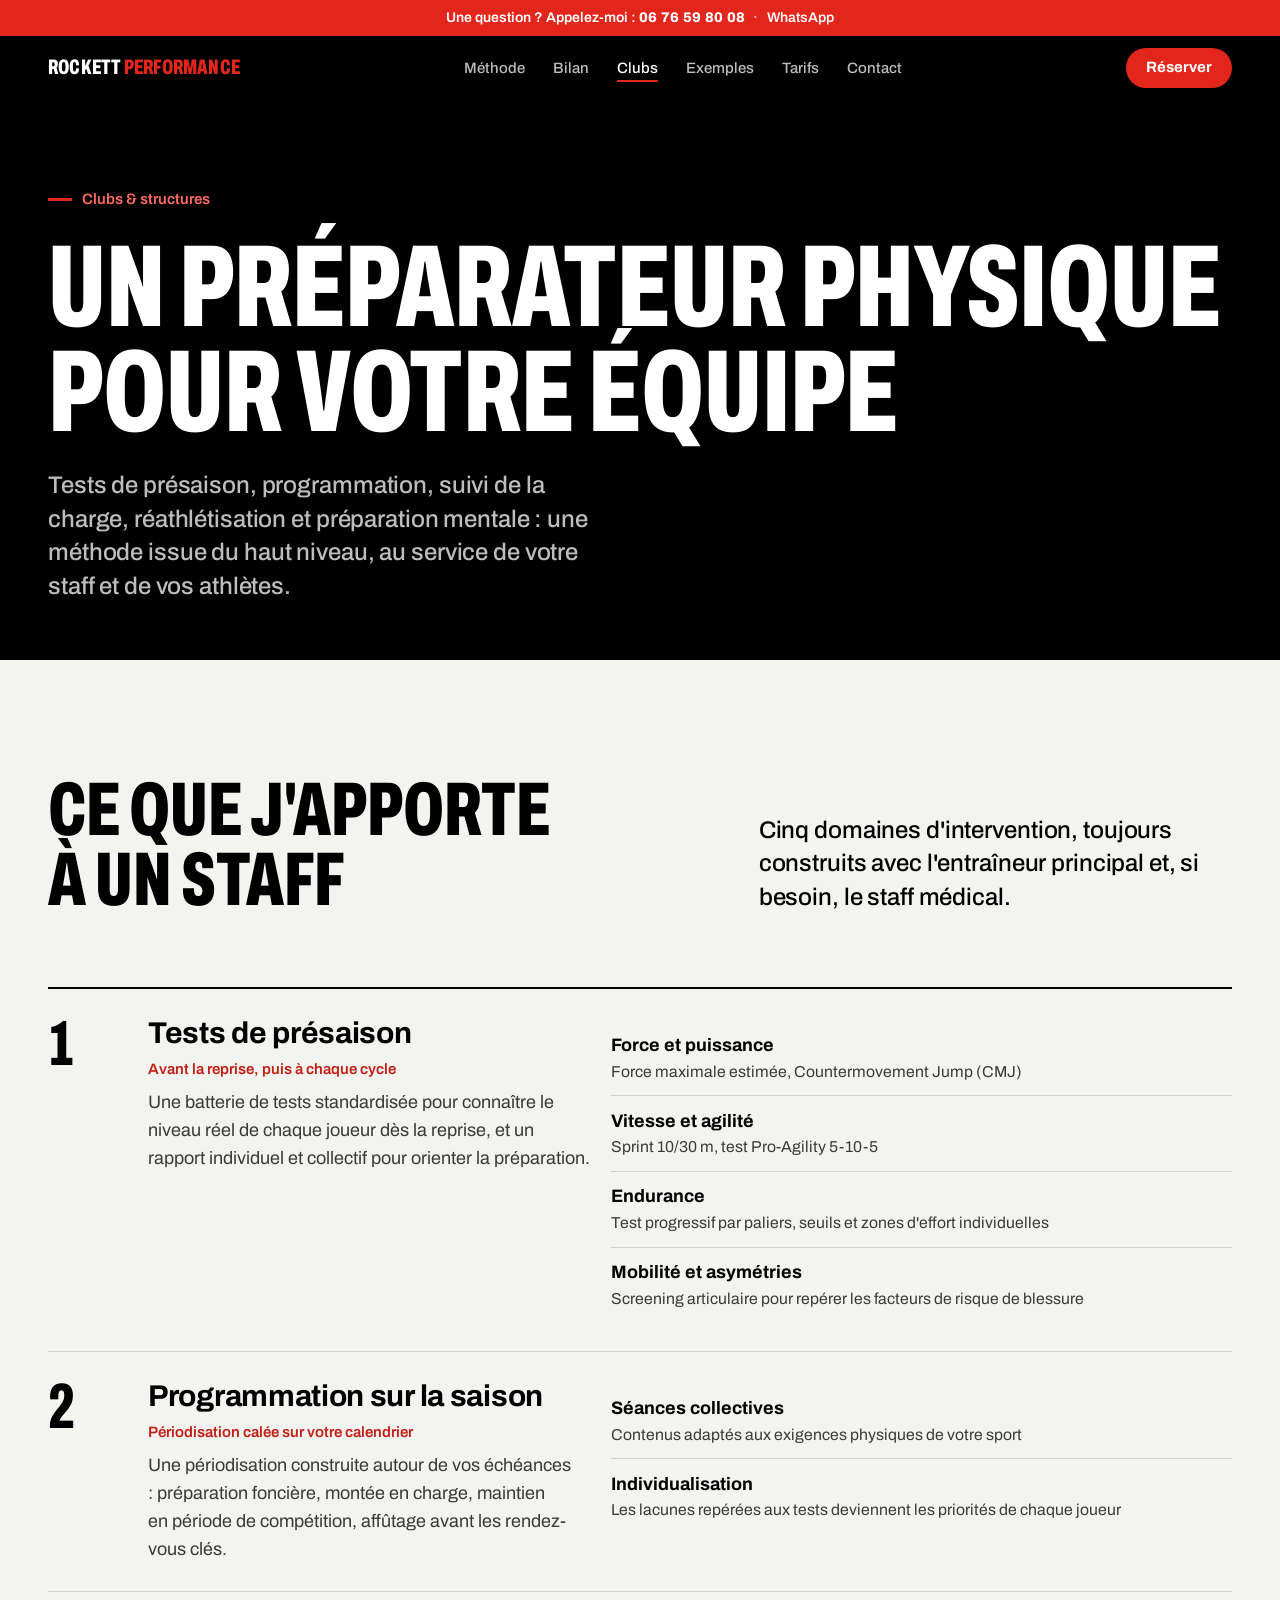
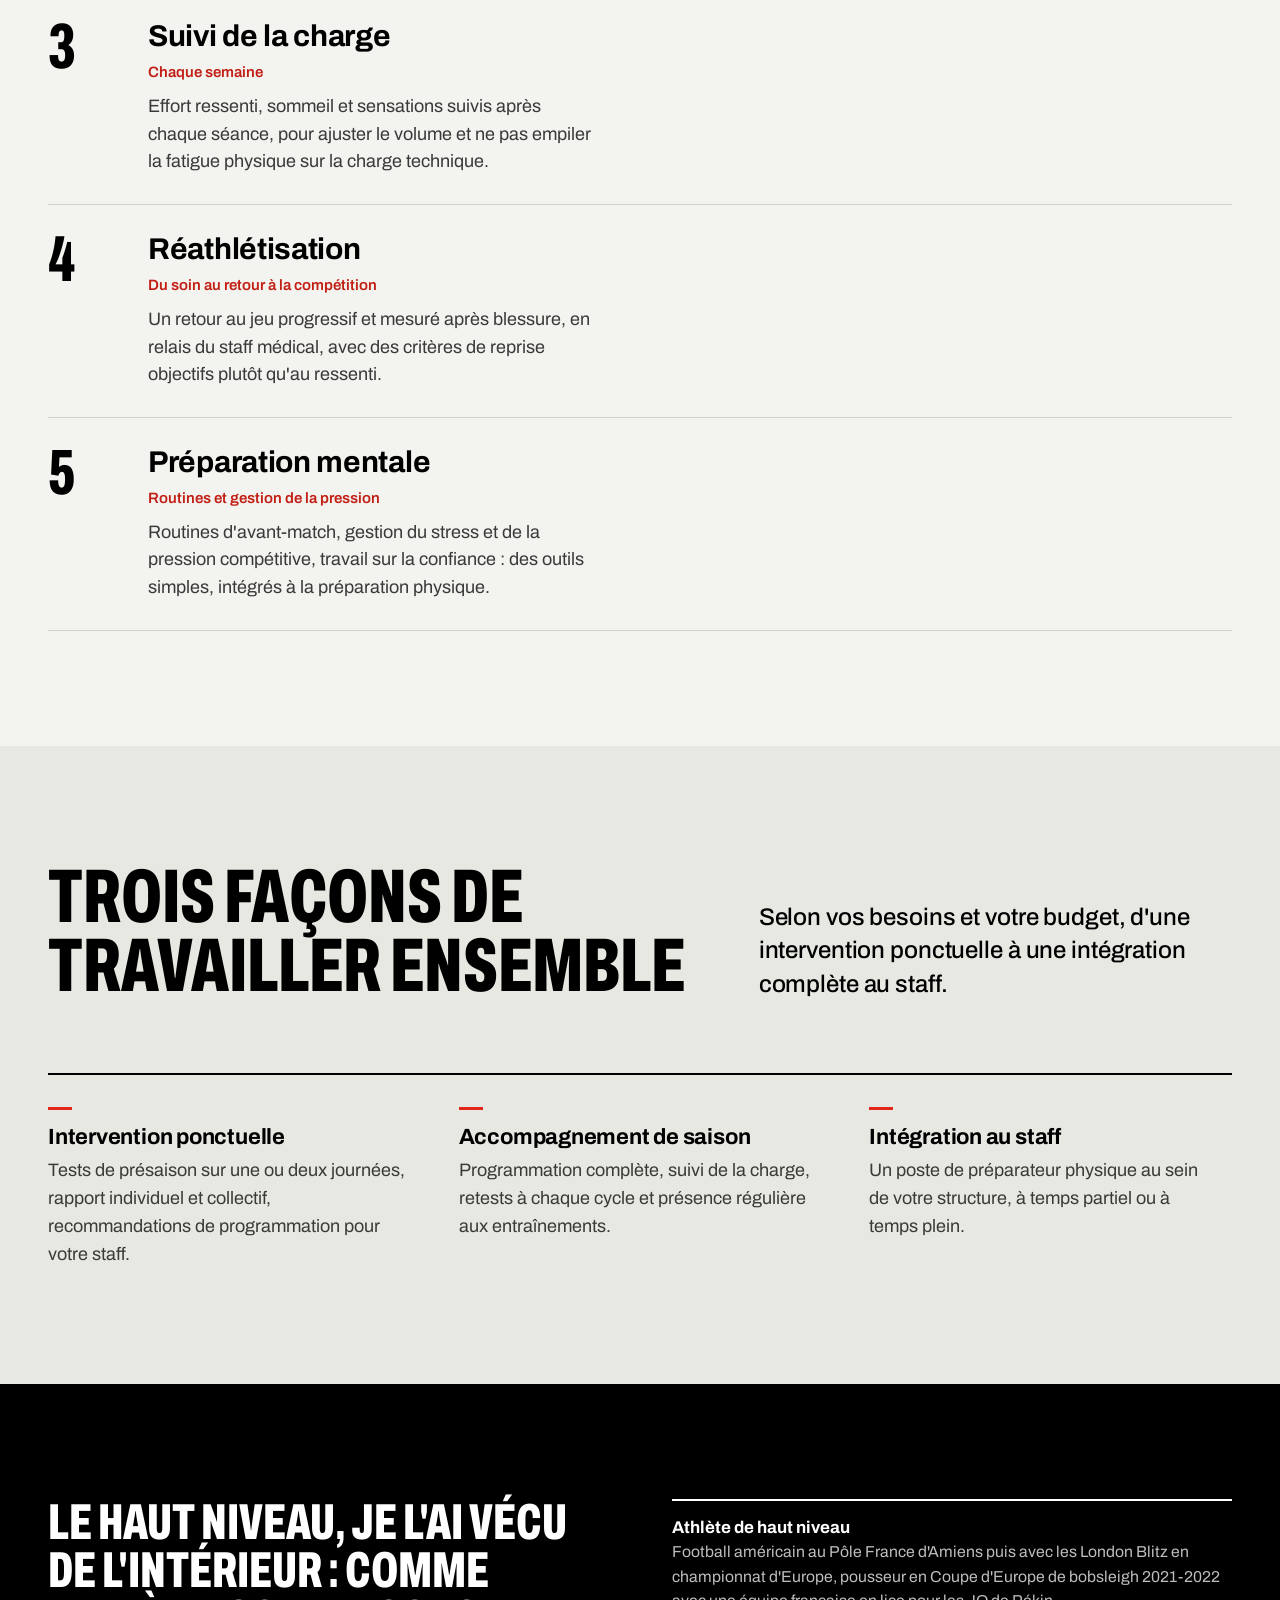
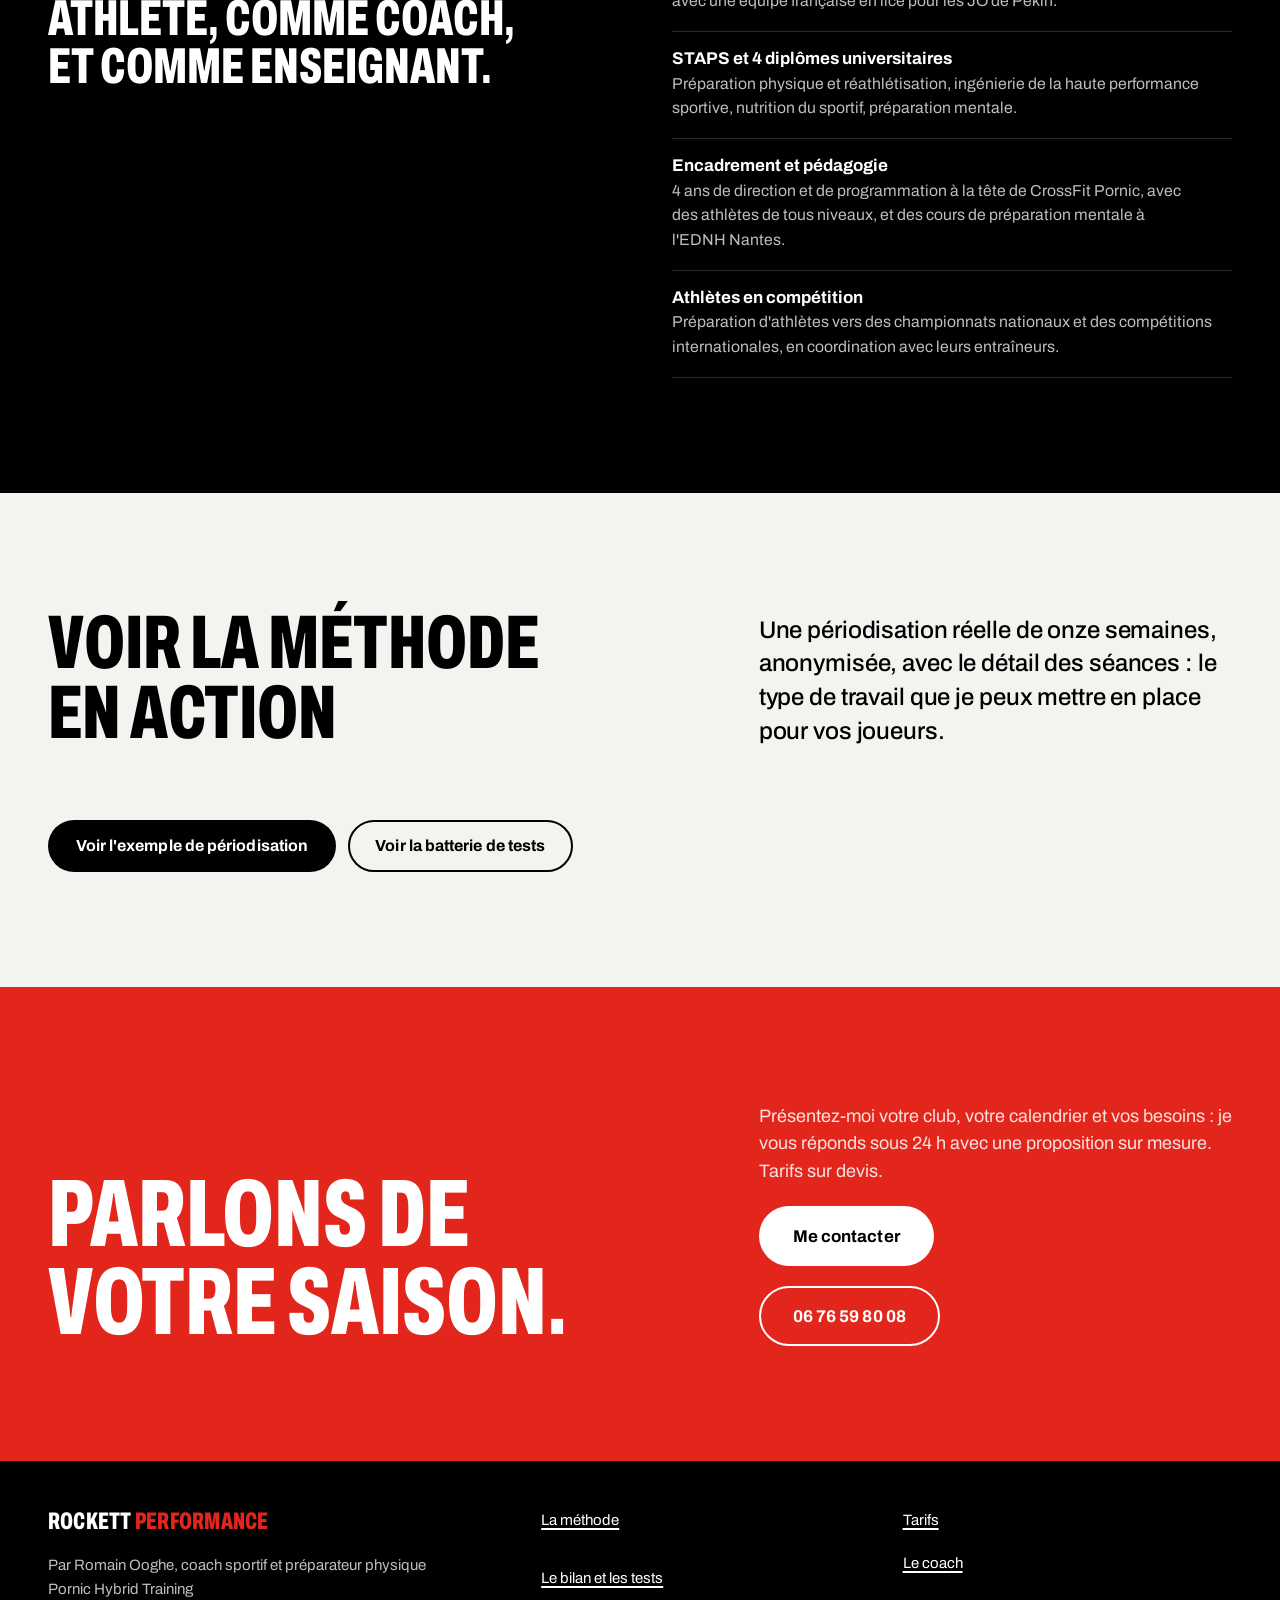
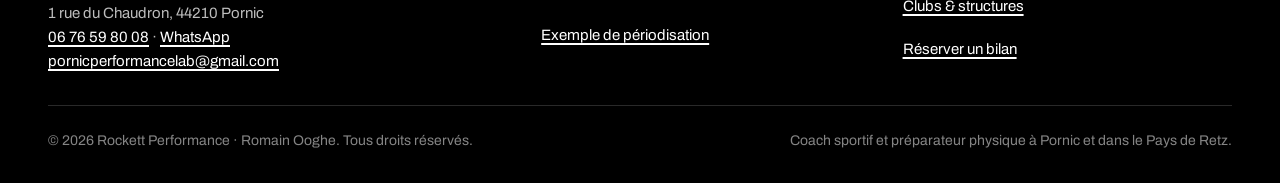
==== clubs.html @ 1a403b38 "Add files via upload" ====
<!DOCTYPE html>
<html lang="fr">
<head>
  <meta charset="UTF-8" />
  <meta name="viewport" content="width=device-width, initial-scale=1.0" />
  <title>Préparateur physique pour clubs et équipes · Rockett Performance</title>
  <meta name="description" content="Tests de présaison, programmation, suivi de la charge, réathlétisation et préparation mentale : un préparateur physique issu du haut niveau pour votre club ou votre structure." />
  <link rel="canonical" href="https://pornicperformancelab.com/clubs" />
  <meta property="og:url" content="https://pornicperformancelab.com/clubs" />
  <meta property="og:type" content="website" />
  <meta property="og:locale" content="fr_FR" />
  <meta property="og:site_name" content="Rockett Performance" />
  <meta property="og:title" content="Préparateur physique pour clubs et équipes · Rockett Performance" />
  <meta property="og:description" content="Tests de présaison, programmation, suivi de la charge, réathlétisation et préparation mentale : un préparateur physique issu du haut niveau pour votre club ou votre structure." />
  <meta property="og:image" content="https://pornicperformancelab.com/images/romain-mobilite.jpg" />
  <meta name="theme-color" content="#000000" />
  <link rel="icon" href="images/favicon.svg" type="image/svg+xml" />
  <link rel="preconnect" href="https://fonts.googleapis.com" />
  <link rel="preconnect" href="https://fonts.gstatic.com" crossorigin />
  <link href="https://fonts.googleapis.com/css2?family=Archivo:wdth,wght@62..100,400..800&display=swap" rel="stylesheet" />
  <link rel="stylesheet" href="assets/style.css" />
  <script src="assets/site.js" defer></script>
</head>
<body>

  <a href="#contenu" class="skip">Aller au contenu</a>

  <div class="topbar">
    <span class="topbar__q">Une question ? </span>Appelez-moi&nbsp;: <a href="tel:+33676598008" class="topbar__tel">06&nbsp;76&nbsp;59&nbsp;80&nbsp;08</a><span class="topbar__sep" aria-hidden="true">·</span><a href="https://wa.me/33676598008" class="topbar__wa" target="_blank" rel="noopener">WhatsApp</a>
  </div>

  <header class="nav">
    <div class="nav__in">
      <a href="index.html" class="nav__logo" aria-label="Rockett Performance, accueil">Rockett <b>Performance</b></a>
      <nav aria-label="Navigation principale">
        <ul class="nav__links" id="nav-links">
          <li><a href="methode.html">Méthode</a></li>
          <li><a href="tests.html">Bilan</a></li>
          <li><a href="clubs.html" aria-current="page">Clubs</a></li>
          <li><a href="exemples.html">Exemples</a></li>
          <li><a href="index.html#tarifs">Tarifs</a></li>
          <li><a href="contact.html">Contact</a></li>
        </ul>
      </nav>
      <div class="nav__right">
        <a href="contact.html" class="btn btn--red btn--sm nav__cta">Réserver</a>
        <button class="nav__toggle" type="button" aria-label="Ouvrir le menu" aria-expanded="false" aria-controls="nav-links"><span></span><span></span><span></span></button>
      </div>
    </div>
    <div class="nav__progress"></div>
  </header>

  <main id="contenu">

    <!-- En-tête de page -->
    <header class="page-head">
      <div class="wrap">
        <p class="kicker">Clubs &amp; structures</p>
        <h1 class="page-title">Un préparateur physique pour votre équipe</h1>
        <p class="lead">Tests de présaison, programmation, suivi de la charge, réathlétisation et préparation mentale : une méthode issue du haut niveau, au service de votre staff et de vos athlètes.</p>
      </div>
    </header>

    <!-- Ce que j'apporte -->
    <section class="section" id="apport">
      <div class="wrap">
        <div class="section-head">
          <h2 class="section-title">Ce que j'apporte à un staff</h2>
          <p class="lead">Cinq domaines d'intervention, toujours construits avec l'entraîneur principal et, si besoin, le staff médical.</p>
        </div>

        <ol class="steps">

          <li class="step step--detailed">
            <span class="step__num" aria-hidden="true">1</span>
            <h3>Tests de présaison</h3>
            <span class="step__meta">Avant la reprise, puis à chaque cycle</span>
            <p>Une batterie de tests standardisée pour connaître le niveau réel de chaque joueur dès la reprise, et un rapport individuel et collectif pour orienter la préparation.</p>
            <dl class="dl">
              <div><dt>Force et puissance</dt><dd>Force maximale estimée, Countermovement Jump (CMJ)</dd></div>
              <div><dt>Vitesse et agilité</dt><dd>Sprint 10/30 m, test Pro-Agility 5-10-5</dd></div>
              <div><dt>Endurance</dt><dd>Test progressif par paliers, seuils et zones d'effort individuelles</dd></div>
              <div><dt>Mobilité et asymétries</dt><dd>Screening articulaire pour repérer les facteurs de risque de blessure</dd></div>
            </dl>
          </li>

          <li class="step step--detailed">
            <span class="step__num" aria-hidden="true">2</span>
            <h3>Programmation sur la saison</h3>
            <span class="step__meta">Périodisation calée sur votre calendrier</span>
            <p>Une périodisation construite autour de vos échéances : préparation foncière, montée en charge, maintien en période de compétition, affûtage avant les rendez-vous clés.</p>
            <dl class="dl">
              <div><dt>Séances collectives</dt><dd>Contenus adaptés aux exigences physiques de votre sport</dd></div>
              <div><dt>Individualisation</dt><dd>Les lacunes repérées aux tests deviennent les priorités de chaque joueur</dd></div>
            </dl>
          </li>

          <li class="step step--detailed">
            <span class="step__num" aria-hidden="true">3</span>
            <h3>Suivi de la charge</h3>
            <span class="step__meta">Chaque semaine</span>
            <p>Effort ressenti, sommeil et sensations suivis après chaque séance, pour ajuster le volume et ne pas empiler la fatigue physique sur la charge technique.</p>
          </li>

          <li class="step step--detailed">
            <span class="step__num" aria-hidden="true">4</span>
            <h3>Réathlétisation</h3>
            <span class="step__meta">Du soin au retour à la compétition</span>
            <p>Un retour au jeu progressif et mesuré après blessure, en relais du staff médical, avec des critères de reprise objectifs plutôt qu'au ressenti.</p>
          </li>

          <li class="step step--detailed">
            <span class="step__num" aria-hidden="true">5</span>
            <h3>Préparation mentale</h3>
            <span class="step__meta">Routines et gestion de la pression</span>
            <p>Routines d'avant-match, gestion du stress et de la pression compétitive, travail sur la confiance : des outils simples, intégrés à la préparation physique.</p>
          </li>

        </ol>
      </div>
    </section>

    <!-- Les formats -->
    <section class="section section--paper-2" id="formats">
      <div class="wrap">
        <div class="section-head">
          <h2 class="section-title">Trois façons de travailler ensemble</h2>
          <p class="lead">Selon vos besoins et votre budget, d'une intervention ponctuelle à une intégration complète au staff.</p>
        </div>
        <div class="principles">
          <div>
            <h3>Intervention ponctuelle</h3>
            <p>Tests de présaison sur une ou deux journées, rapport individuel et collectif, recommandations de programmation pour votre staff.</p>
          </div>
          <div>
            <h3>Accompagnement de saison</h3>
            <p>Programmation complète, suivi de la charge, retests à chaque cycle et présence régulière aux entraînements.</p>
          </div>
          <div>
            <h3>Intégration au staff</h3>
            <p>Un poste de préparateur physique au sein de votre structure, à temps partiel ou à temps plein.</p>
          </div>
        </div>
      </div>
    </section>

    <!-- Profil -->
    <section class="section section--black" id="profil">
      <div class="wrap grid-2">
        <p class="quote">Le haut niveau, je l'ai vécu de l'intérieur : comme athlète, comme coach, et comme enseignant.</p>
        <ul class="board">
          <li>
            <h4>Athlète de haut niveau</h4>
            <p>Football américain au Pôle France d'Amiens puis avec les London Blitz en championnat d'Europe, pousseur en Coupe d'Europe de bobsleigh 2021-2022 avec une équipe française en lice pour les JO de Pékin.</p>
          </li>
          <li>
            <h4>STAPS et 4 diplômes universitaires</h4>
            <p>Préparation physique et réathlétisation, ingénierie de la haute performance sportive, nutrition du sportif, préparation mentale.</p>
          </li>
          <li>
            <h4>Encadrement et pédagogie</h4>
            <p>4 ans de direction et de programmation à la tête de CrossFit Pornic, avec des athlètes de tous niveaux, et des cours de préparation mentale à l'EDNH Nantes.</p>
          </li>
          <li>
            <h4>Athlètes en compétition</h4>
            <p>Préparation d'athlètes vers des championnats nationaux et des compétitions internationales, en coordination avec leurs entraîneurs.</p>
          </li>
        </ul>
      </div>
    </section>

    <!-- Exemple -->
    <section class="section" id="exemple">
      <div class="wrap">
        <div class="section-head">
          <h2 class="section-title">Voir la méthode en action</h2>
          <p class="lead">Une périodisation réelle de onze semaines, anonymisée, avec le détail des séances : le type de travail que je peux mettre en place pour vos joueurs.</p>
        </div>
        <div class="btn-row">
          <a href="exemples.html" class="btn btn--black">Voir l'exemple de périodisation</a>
          <a href="tests.html" class="btn btn--ghost">Voir la batterie de tests</a>
        </div>
      </div>
    </section>

    <!-- Appel à l'action -->
    <section class="section cta" id="contact-club">
      <div class="wrap">
        <h2 class="section-title">Parlons de votre saison.</h2>
        <div class="cta__side">
          <p>Présentez-moi votre club, votre calendrier et vos besoins : je vous réponds sous 24 h avec une proposition sur mesure. Tarifs sur devis.</p>
          <a href="mailto:pornicperformancelab@gmail.com?subject=Club%20ou%20structure%20%E2%80%94%20pr%C3%A9paration%20physique" class="btn btn--white btn--lg">Me contacter</a>
          <a href="tel:+33676598008" class="btn btn--ghost btn--lg">06 76 59 80 08</a>
        </div>
      </div>
    </section>

  </main>

  <footer class="footer">
    <div class="wrap">
      <div>
        <a href="index.html" class="footer__logo">Rockett <b>Performance</b></a>
        <address class="mt-1">Par Romain Ooghe, coach sportif et préparateur physique<br>Pornic Hybrid Training<br>1 rue du Chaudron, 44210 Pornic<br><a href="tel:+33676598008">06&nbsp;76&nbsp;59&nbsp;80&nbsp;08</a> · <a href="https://wa.me/33676598008" target="_blank" rel="noopener">WhatsApp</a><br><a href="mailto:pornicperformancelab@gmail.com">pornicperformancelab@gmail.com</a></address>
      </div>
      <ul>
        <li><a href="methode.html">La méthode</a></li>
        <li><a href="tests.html">Le bilan et les tests</a></li>
        <li><a href="exemples.html">Exemple de périodisation</a></li>
      </ul>
      <ul>
        <li><a href="index.html#tarifs">Tarifs</a></li>
        <li><a href="index.html#coach">Le coach</a></li>
        <li><a href="clubs.html">Clubs &amp; structures</a></li>
        <li><a href="contact.html">Réserver un bilan</a></li>
      </ul>
      <div class="footer__bottom">
        <span>© 2026 Rockett Performance · Romain Ooghe. Tous droits réservés.</span>
        <span>Coach sportif et préparateur physique à Pornic et dans le Pays de Retz.</span>
      </div>
    </div>
  </footer>

</body>
</html>
---- assets/style.css ----
/* ==========================================================================
   Pornic Performance Lab — feuille de style partagée
   Papier froid · noir · rouge signal · Archivo (axe de chasse 62 → 100)
   ========================================================================== */

@layer reset, base, layout, components, pages, utilities;

/* --------------------------------------------------------------------------
   Jetons
   --------------------------------------------------------------------------
   --ink / --ink-2 / --ink-3 / --line / --line-strong / --rouge-ink / --paper-2
   sont des jetons sémantiques : ils basculent automatiquement dans tout
   conteneur sombre (voir « Contexte sombre »). --noir et --rouge sont des
   couleurs structurelles qui ne changent jamais.
   -------------------------------------------------------------------------- */
:root {
  --paper: #f3f3f0;
  --paper-2: #e8e8e3;
  --ink: #000;
  --ink-2: #3a3a38;
  --ink-3: #6b6b67;
  --line: rgba(0, 0, 0, 0.14);
  --line-strong: #000;

  --noir: #000;
  --gris: #b9b9b3;
  --blanc-2: rgba(255, 255, 255, 0.74);
  --blanc-3: rgba(255, 255, 255, 0.52);
  --line-dark: rgba(255, 255, 255, 0.16);

  --rouge: #e3261b;
  --rouge-ink: #c21f15;
  --rouge-hover: #c21f15;
  --rouge-light: #ff6a5f;

  --font: "Archivo", "Helvetica Neue", Helvetica, Arial, sans-serif;
  --wdth-tight: 62%;

  --gutter: clamp(1.25rem, 4vw, 3rem);
  --col: min(1200px, 100% - 2 * var(--gutter));
  --measure: 62ch;

  --ease-out: cubic-bezier(0.2, 0.7, 0.2, 1);
  --nav-h: 4rem;

  color-scheme: light;
  interpolate-size: allow-keywords;
}

/* --------------------------------------------------------------------------
   Reset
   -------------------------------------------------------------------------- */
@layer reset {
  *, *::before, *::after { box-sizing: border-box; }
  * { margin: 0; }
  html { -webkit-text-size-adjust: 100%; text-size-adjust: 100%; }
  body { min-height: 100svh; }
  img, svg, video { display: block; max-width: 100%; }
  img { height: auto; }
  /* !important : l'attribut d'état doit gagner sur les display des couches suivantes */
  [hidden] { display: none !important; }
  button, input, select, textarea { font: inherit; color: inherit; }
  ul, ol { padding: 0; }
  table { border-collapse: collapse; border-spacing: 0; }
  :focus { outline: none; }
  :focus-visible { outline: 3px solid var(--rouge); outline-offset: 3px; }
}

/* --------------------------------------------------------------------------
   Base
   -------------------------------------------------------------------------- */
@layer base {
  html { scroll-behavior: smooth; scroll-padding-top: calc(var(--nav-h) + 1rem); }

  body {
    font-family: var(--font);
    font-size: clamp(1.0625rem, 1rem + 0.25vw, 1.125rem);
    line-height: 1.55;
    color: var(--ink);
    background: var(--paper);
    -webkit-font-smoothing: antialiased;
    text-rendering: optimizeLegibility;
    overflow-x: clip;
  }

  h1, h2, h3, h4 { line-height: 1.1; }
  p { text-wrap: pretty; }
  p, li { max-width: var(--measure); }

  a { color: inherit; text-decoration-thickness: 1.5px; text-underline-offset: 0.18em; }
  a:hover { text-decoration-color: var(--rouge); }

  strong, b { font-weight: 700; }

  ::selection { background: var(--rouge); color: #fff; }

  /* Transitions entre pages (navigation inter‑documents) */
  @view-transition { navigation: auto; }
  ::view-transition-old(root) { animation: vt-out 0.15s ease both; }
  ::view-transition-new(root) { animation: vt-in 0.15s ease both; }
  @keyframes vt-out { to { opacity: 0; } }
  @keyframes vt-in { from { opacity: 0; } }

  /* Contexte sombre : bascule des jetons sémantiques, une seule fois */
  .on-dark, .hero, .page-head, .section--black, .panel, .bilan-box, .plan--featured, .footer {
    --ink: #fff;
    --ink-2: var(--blanc-2);
    --ink-3: var(--blanc-3);
    --line: var(--line-dark);
    --line-strong: #fff;
    --rouge-ink: var(--rouge-light);
    --paper-2: rgba(255, 255, 255, 0.06);
    color: #fff;
  }
}

/* --------------------------------------------------------------------------
   Typographie
   -------------------------------------------------------------------------- */
@layer base {
  /* Pile d'affichage : condensé, noir, capitales */
  .display, .section-title, .page-title, .mantra, .nav__logo, .footer__logo, .panel__title,
  .who h3, .press__quote, .quote, .session h3, .confirmation h2, .faq__title, .table .tr-bloc td {
    font-stretch: var(--wdth-tight);
    font-weight: 800;
    text-transform: uppercase;
    line-height: 0.92;
    text-wrap: balance;
  }
  .section-title { font-size: clamp(2.5rem, 2rem + 3.6vw, 4.75rem); }
  .page-title { font-size: clamp(3.25rem, 2.5rem + 6vw, 7.5rem); line-height: 0.9; }

  /* Chiffres d'affichage */
  .num, .step__num {
    font-stretch: var(--wdth-tight);
    font-weight: 800;
    font-variant-numeric: tabular-nums;
    line-height: 1;
  }

  .lead {
    font-size: clamp(1.1875rem, 1.05rem + 0.6vw, 1.5rem);
    line-height: 1.4;
    font-weight: 500;
    letter-spacing: -0.005em;
  }
  .muted { color: var(--ink-3); }

  h3 { font-size: 1.375rem; font-weight: 700; letter-spacing: -0.01em; }
  h4 { font-size: 1.0625rem; font-weight: 700; }

  /* Sur‑titre et petites étiquettes rouges */
  .kicker, .label, .step__meta, .plan__badge, .test__cat, .block__head span, .form-error {
    color: var(--rouge-ink); font-weight: 600; font-size: 0.9375rem;
  }

  /* Marque de mesure : le trait rouge */
  .tick, .kicker::before, .who h3::before, .principles h3::before, .orient li::before {
    content: ""; display: inline-block; width: 1.5rem; height: 3px; background: var(--rouge);
  }
  .kicker::before { margin-right: 0.6rem; vertical-align: middle; }
}

/* --------------------------------------------------------------------------
   Layout
   -------------------------------------------------------------------------- */
@layer layout {
  .wrap { width: var(--col); margin-inline: auto; }

  .section { padding-block: clamp(4rem, 9vw, 7.5rem); }
  .section--black { background: var(--noir); }
  .section--paper-2 { background: var(--paper-2); }

  .section-head {
    display: grid;
    gap: 1.25rem 3rem;
    margin-bottom: clamp(2.5rem, 6vw, 4.5rem);
    align-items: end;
  }
  .section-head .lead { max-width: 34rem; }
  @media (min-width: 900px) {
    .section-head { grid-template-columns: 7fr 5fr; }
  }

  .grid-2 { display: grid; gap: clamp(2rem, 5vw, 4rem); }
  @media (min-width: 900px) { .grid-2 { grid-template-columns: 1fr 1fr; } }

  .skip {
    position: absolute; left: 1rem; top: -4rem; z-index: 100;
    background: var(--rouge); color: #fff; padding: 0.75rem 1rem;
    font-weight: 700; text-decoration: none;
  }
  .skip:focus-visible { top: 1rem; }

  /* Listes réglées « tableau d'affichage » */
  .board, .who, .steps, .unit, .tests, .faq, .table-wrap, .principles { border-top: 2px solid var(--line-strong); }
  .board, .who, .steps, .unit, .tests, .checks, .orient, .infos, .facts, .test__measures, .session__meta, .block ul { list-style: none; }
  .board > li, .who li, .step, .unit li, .test, .faq details { border-bottom: 1px solid var(--line); }
  .board > li, .who li, .step, .unit li, .test, .checks li, .orient li, .facts li, .infos li, .session__meta li, .block li, .test__measures li { max-width: none; }
}

/* --------------------------------------------------------------------------
   Composants (primitives d'abord, composites ensuite)
   -------------------------------------------------------------------------- */
@layer components {

  /* ---- Boutons ---- */
  .btn {
    display: inline-flex; align-items: center; justify-content: center; gap: 0.6rem;
    min-height: 3.25rem; padding: 0.8rem 1.6rem;
    border-radius: 999px; border: 2px solid transparent;
    font-weight: 700; font-size: 1rem; line-height: 1; letter-spacing: 0.005em;
    text-decoration: none; cursor: pointer; white-space: nowrap;
    transition: background-color 0.15s, color 0.15s, border-color 0.15s, transform 0.15s;
  }
  .btn:active { transform: scale(0.98); }
  .btn--sm { min-height: 2.5rem; padding: 0.5rem 1.1rem; font-size: 0.9375rem; }
  .btn--lg { min-height: 3.75rem; padding: 1rem 2rem; font-size: 1.0625rem; }
  .btn--red { background: var(--rouge); color: #fff; }
  .btn--red:hover { background: var(--rouge-hover); }
  .btn--black { background: var(--noir); color: #fff; }
  .btn--black:hover { background: #222; }
  .btn--white { background: #fff; color: var(--noir); }
  .btn--white:hover { background: #e8e8e3; }
  .btn--ghost { background: transparent; border-color: currentColor; color: inherit; }
  .btn--ghost:hover { background: var(--paper-2); }
  .btn[aria-pressed="true"] { background: var(--noir); color: #fff; border-color: var(--noir); }
  .btn__tag { font-weight: 500; opacity: 0.85; }
  .btn:disabled { opacity: 0.6; cursor: not-allowed; transform: none; }

  .btn-row, .chips, .filters, .session__tags { display: flex; flex-wrap: wrap; gap: 0.5rem; }
  .btn-row { gap: 0.75rem; align-items: center; }

  /* ---- Icônes ---- */
  .i { width: 1.1em; height: 1.1em; flex: none; stroke: currentColor; fill: none; stroke-width: 2; stroke-linecap: round; stroke-linejoin: round; }

  /* ---- Pilules ---- */
  .tag, .test__measures li {
    display: inline-flex; align-items: center; gap: 0.4rem;
    font-size: 0.8125rem; font-weight: 600; line-height: 1;
    padding: 0.4rem 0.7rem; border: 1.5px solid currentColor; border-radius: 999px;
    white-space: nowrap;
  }
  .tag--red { color: var(--rouge-ink); }
  .tag--amber { color: #8a5a00; }
  .test__measures li { border-color: var(--line); font-weight: 500; padding: 0.3rem 0.6rem; }

  /* ---- Navigation ---- */
  .nav {
    position: sticky; top: 0; z-index: 60;
    background: var(--noir); color: #fff;
    height: var(--nav-h);
    view-transition-name: site-nav;
  }
  .nav__in {
    width: var(--col); margin-inline: auto; height: 100%;
    display: flex; align-items: center; justify-content: space-between; gap: 1.5rem;
  }
  .nav__logo, .footer__logo { line-height: 1; letter-spacing: 0.01em; color: var(--ink); text-decoration: none; white-space: nowrap; }
  .nav__logo { font-size: 1.3125rem; color: #fff; }
  .nav__logo b, .footer__logo b { color: var(--rouge); font-weight: inherit; }
  .nav__links { display: none; gap: 1.75rem; list-style: none; }
  .nav__links a {
    color: var(--blanc-2); font-weight: 500; font-size: 0.9375rem;
    text-decoration: none; padding-block: 0.25rem;
  }
  .nav__links a:hover, .nav__links a[aria-current="page"] { color: #fff; }
  .nav__links a[aria-current="page"] { box-shadow: 0 2px 0 var(--rouge); }
  .nav__right { display: flex; align-items: center; gap: 0.75rem; }
  .nav__toggle {
    position: relative;
    width: 2.75rem; height: 2.75rem; padding: 0;
    background: transparent; border: 1.5px solid var(--line-dark); border-radius: 999px;
    color: #fff; cursor: pointer;
  }
  .nav__toggle span {
    position: absolute; left: 50%; top: 50%; width: 18px; height: 2px; margin: -1px 0 0 -9px;
    background: currentColor; transition: transform 0.2s, opacity 0.2s;
  }
  .nav__toggle span:nth-child(1) { transform: translateY(-6px); }
  .nav__toggle span:nth-child(3) { transform: translateY(6px); }
  .nav.is-open .nav__toggle span:nth-child(1) { transform: rotate(45deg); }
  .nav.is-open .nav__toggle span:nth-child(2) { opacity: 0; }
  .nav.is-open .nav__toggle span:nth-child(3) { transform: rotate(-45deg); }
  .nav__progress {
    position: absolute; left: 0; bottom: 0; height: 2px; width: 100%;
    background: var(--rouge); transform-origin: left; transform: scaleX(0);
  }
  @supports (animation-timeline: scroll()) {
    .nav__progress { animation: nav-progress linear both; animation-timeline: scroll(root); }
  }
  @keyframes nav-progress { from { transform: scaleX(0); } to { transform: scaleX(1); } }

  @media (min-width: 900px) {
    .nav__links { display: flex; }
    .nav__toggle { display: none; }
  }
  @media (max-width: 899.98px) {
    .nav.is-open .nav__links {
      display: flex; flex-direction: column; gap: 0;
      position: absolute; top: var(--nav-h); left: 0; right: 0;
      background: var(--noir); border-top: 1px solid var(--line-dark); border-bottom: 1px solid var(--line-dark);
      padding: 0.5rem var(--gutter) 1rem;
    }
    .nav.is-open .nav__links a {
      display: block; font-size: 1.25rem; font-weight: 600; color: #fff;
      padding: 0.9rem 0; border-bottom: 1px solid var(--line-dark);
    }
    .nav.is-open .nav__links li:last-child a { border-bottom: 0; }
    .nav.is-open .nav__links a[aria-current="page"] { box-shadow: none; color: var(--rouge); }
  }
  @media (max-width: 480px) {
    .nav__logo { font-size: 1.125rem; }
    .nav__cta { display: none; }
  }

  /* ---- Listes ---- */
  .board > li { padding: 1.1rem 0; }
  .board h4 { margin-bottom: 0.2rem; }
  .board p { color: var(--ink-2); font-size: 0.9875rem; }

  .checks li { display: flex; gap: 0.6rem; align-items: flex-start; padding: 0.55rem 0; border-top: 1px solid var(--line); }
  .checks li:first-child { border-top: 0; }
  .checks .i { color: var(--rouge); margin-top: 0.2em; }

  .facts {
    display: grid; grid-template-columns: repeat(3, 1fr); gap: 1rem 1.5rem;
    padding-top: 1.25rem; border-top: 1px solid var(--line);
  }
  .facts b { display: block; font-size: 1.0625rem; line-height: 1.25; }
  .facts span { display: block; font-size: 0.9375rem; color: var(--ink-3); margin-top: 0.2rem; }
  @media (max-width: 640px) {
    .facts { grid-template-columns: 1fr; gap: 0.9rem; }
    .facts li { display: flex; flex-wrap: wrap; gap: 0.25rem 0.6rem; align-items: baseline; }
    .facts b { font-size: 1rem; }
    .facts span { margin: 0; }
  }
  /* Variante chiffres : 4 grands nombres */
  .facts--stats { grid-template-columns: repeat(4, 1fr); }
  .facts--stats b {
    font-stretch: var(--wdth-tight); font-weight: 800; font-variant-numeric: tabular-nums;
    font-size: clamp(2.25rem, 1.75rem + 1.5vw, 3rem); line-height: 1;
  }
  @media (max-width: 640px) {
    .facts--stats { grid-template-columns: 1fr 1fr; gap: 1.25rem 1rem; }
    .facts--stats li { display: block; }
    .facts--stats b { font-size: 2.25rem; }
    .facts--stats span { margin-top: 0.2rem; }
  }

  /* ---- Bandeau défilant ---- */
  .ticker { background: var(--rouge); color: #fff; overflow: clip; padding-block: 0.75rem; }
  .ticker__track { display: flex; width: max-content; animation: ticker 36s linear infinite; }
  .ticker:hover .ticker__track { animation-play-state: paused; }
  .ticker__item {
    display: inline-flex; align-items: center; gap: 1.5rem; padding-inline: 0.75rem;
    font-stretch: var(--wdth-tight); font-weight: 800; text-transform: uppercase;
    font-size: 1.0625rem; letter-spacing: 0.03em; white-space: nowrap;
  }
  .ticker__item::after { content: ""; width: 0.6rem; height: 3px; background: currentColor; opacity: 0.7; }
  @keyframes ticker { to { transform: translateX(-50%); } }
  @media (prefers-reduced-motion: reduce) {
    .ticker__track { width: auto; flex-wrap: wrap; justify-content: center; row-gap: 0.4rem; }
    .ticker__dup { display: none; }
  }

  /* ---- Prix ---- */
  .price { display: flex; align-items: baseline; gap: 0.5rem; flex-wrap: wrap; }
  .price .num { font-size: var(--price-size, 3.25rem); }
  .price > :not(.num) { color: var(--ink-3); font-weight: 500; }
  .price--lg { --price-size: 3.5rem; }
  .price--xl { --price-size: clamp(4rem, 3rem + 5vw, 7rem); gap: 0.6rem; }

  /* ---- Appel à l'action rouge ---- */
  .cta { background: var(--rouge); color: #fff; }
  .cta .wrap { display: grid; gap: 1.5rem 3rem; align-items: end; }
  .cta .section-title { font-size: clamp(2.75rem, 2rem + 5vw, 6rem); }
  .cta p { font-size: 1.125rem; color: rgba(255, 255, 255, 0.86); max-width: 34rem; }
  .cta .btn--white:hover { background: var(--noir); color: #fff; }
  .cta__side, .bilan-box__side { display: grid; gap: 1.25rem; justify-items: start; }
  @media (min-width: 900px) {
    .cta .wrap { grid-template-columns: 7fr 5fr; }
  }

  /* ---- Pied de page ---- */
  .footer { background: var(--noir); color: var(--ink-2); padding-block: 3rem 2rem; font-size: 0.9375rem; }
  .footer .wrap { display: grid; gap: 2rem; }
  .footer__logo { font-size: 1.5rem; }
  .footer address { font-style: normal; line-height: 1.6; }
  .footer a { color: var(--ink); }
  .footer ul { list-style: none; display: grid; gap: 0.5rem; }
  .footer__bottom { grid-column: 1 / -1; display: flex; flex-wrap: wrap; justify-content: space-between; gap: 0.5rem 1.5rem; padding-top: 1.5rem; border-top: 1px solid var(--line); color: var(--ink-3); font-size: 0.875rem; }
  @media (min-width: 760px) {
    .footer .wrap { grid-template-columns: 1.4fr 1fr 1fr; }
  }

  /* ---- Tableaux ---- */
  .table-wrap { overflow-x: auto; }
  .table { width: 100%; font-size: 0.9375rem; }
  .table th {
    text-align: left; font-weight: 700; font-size: 0.875rem;
    padding: 0.8rem 1rem 0.8rem 0; border-bottom: 1.5px solid var(--ink); white-space: nowrap;
  }
  .table td { padding: 0.8rem 1rem 0.8rem 0; border-bottom: 1px solid var(--line); vertical-align: top; color: var(--ink-2); line-height: 1.45; }
  .table tr:last-child td { border-bottom: 0; }
  .table .td-strong { color: var(--ink); font-weight: 600; white-space: nowrap; }
  .table .tr-bloc td { background: var(--paper-2); color: var(--ink); font-size: 1rem; letter-spacing: 0.01em; padding: 0.6rem 0.75rem; border-bottom: 0; }
  .table .sw { vertical-align: -1px; margin-right: 0.35rem; }
  .table .tag { margin-left: 0.35rem; vertical-align: 1px; }
  .pz-table { min-width: 720px; }
  .s-table { min-width: 560px; }
  .note, .form-note, .clip figcaption, .panel__meta, .test__measures-label, .bar__note, .radar__title, .bars__title { color: var(--ink-3); }
  .note { font-size: 0.9375rem; margin-top: 1rem; }

  /* ---- Questions fréquentes (details natif, accordéon exclusif) ---- */
  .faq summary {
    cursor: pointer; list-style: none; display: flex; justify-content: space-between; align-items: center; gap: 1rem;
    padding: 1.1rem 0; font-weight: 600; font-size: 1.0625rem;
  }
  .faq summary::-webkit-details-marker { display: none; }
  .faq summary::after {
    content: ""; flex: none; width: 1.75rem; height: 1.75rem; border-radius: 999px; border: 1.5px solid var(--ink);
    background:
      linear-gradient(var(--ink), var(--ink)) center / 0.8rem 2px no-repeat,
      linear-gradient(var(--ink), var(--ink)) center / 2px 0.8rem no-repeat;
    transition: transform 0.25s var(--ease-out);
  }
  .faq details[open] summary::after { transform: rotate(45deg); }
  .faq details p { padding-bottom: 1.25rem; color: var(--ink-2); max-width: 60ch; }
  .faq details::details-content { block-size: 0; overflow: clip; transition: block-size 0.3s var(--ease-out), content-visibility 0.3s allow-discrete; }
  .faq details[open]::details-content { block-size: auto; }
  .faq__title { margin-top: clamp(2.5rem, 6vw, 4rem); margin-bottom: 1rem; font-size: 1.75rem; }

  /* ---- Formulaires ---- */
  .field { display: grid; gap: 0.45rem; }
  .field > label, .fieldset > legend { font-weight: 600; font-size: 0.9375rem; }
  .field input, .field select, .field textarea {
    width: 100%; padding: 0.85rem 1rem; background: #fff;
    border: 2px solid var(--noir); border-radius: 0; line-height: 1.3;
    transition: border-color 0.15s, box-shadow 0.15s;
  }
  .field input::placeholder, .field textarea::placeholder { color: #9a9a95; }
  .field input:focus-visible, .field select:focus-visible, .field textarea:focus-visible {
    outline: none; border-color: var(--rouge); box-shadow: 0 0 0 3px rgba(227, 38, 27, 0.2);
  }
  .field select {
    appearance: none; padding-right: 2.75rem; cursor: pointer;
    background-image: url("data:image/svg+xml,%3Csvg xmlns='http://www.w3.org/2000/svg' viewBox='0 0 24 24' fill='none' stroke='%23000' stroke-width='2.2' stroke-linecap='round' stroke-linejoin='round'%3E%3Cpath d='M6 9l6 6l6 -6'/%3E%3C/svg%3E");
    background-repeat: no-repeat; background-position: right 1rem center; background-size: 1.1rem;
  }
  .field textarea { min-height: 7.5rem; resize: vertical; field-sizing: content; }
  .fieldset { border: 0; padding: 0; min-width: 0; display: grid; gap: 0.6rem; }
  .fieldset > legend { padding: 0; margin-bottom: 0.1rem; }
  .form-row { display: grid; gap: 1.25rem; }
  @media (min-width: 560px) { .form-row { grid-template-columns: 1fr 1fr; } }

  .chip { position: relative; display: inline-block; }
  .chip input { position: absolute; inset: 0; opacity: 0; cursor: pointer; }
  .chip span {
    display: inline-flex; align-items: center; min-height: 2.5rem; padding: 0.5rem 0.95rem;
    border: 1.5px solid var(--noir); border-radius: 999px; font-size: 0.9375rem; font-weight: 500; line-height: 1.1;
    background: #fff; transition: background-color 0.15s, color 0.15s;
  }
  .chip:hover span { background: var(--paper-2); }
  .chip:has(input:checked) span { background: var(--noir); color: #fff; }
  .chip:has(input:focus-visible) span { outline: 3px solid var(--rouge); outline-offset: 2px; }
  .chips--grid { display: grid; grid-template-columns: repeat(2, 1fr); }
  .chips--grid .chip span { width: 100%; justify-content: center; border-radius: 0; }
  @media (min-width: 560px) { .chips--grid { grid-template-columns: repeat(3, 1fr); } }

  .form-note { font-size: 0.875rem; }
  .form-error { font-weight: 700; }

  /* ---- Coupures de presse ---- */
  .clip { margin: 0; }
  .clip img { border: 2px solid var(--ink); background: #fff; }
  .clip figcaption { margin-top: 0.75rem; font-size: 0.875rem; }
  .clip figcaption a { color: var(--ink); }

  /* ---- Encadré sombre (rapport de labo) ---- */
  .panel { background: var(--noir); padding: clamp(1.25rem, 3.5vw, 2.5rem); }
  .panel__head { display: flex; flex-wrap: wrap; justify-content: space-between; gap: 0.5rem 1.5rem; align-items: baseline; padding-bottom: 1rem; margin-bottom: 1.25rem; border-bottom: 1px solid var(--line); }
  .panel__title { font-size: 1.5rem; line-height: 1; }
  .panel__meta { font-size: 0.875rem; }
}

/* --------------------------------------------------------------------------
   Pages
   -------------------------------------------------------------------------- */
@layer pages {

  /* ======================= Accueil : hero affiche ======================= */
  .hero {
    background: var(--noir); overflow: clip;
    display: grid; align-content: end;
    padding-block: clamp(2.5rem, 6vw, 4rem) clamp(1.75rem, 4vw, 3rem);
  }
  .hero__main { position: relative; display: grid; }
  .mantra {
    position: relative; z-index: 1;
    font-size: clamp(3.5rem, 0.5rem + 12vw, 11.5rem);
    line-height: 0.86;
    margin-left: -0.03em;
  }
  .mantra span { display: block; }
  .mantra i { font-style: normal; color: var(--rouge); }
  .hero__photo { pointer-events: none; user-select: none; width: auto; max-width: none; }
  .hero__copy {
    position: relative; z-index: 2;
    margin-top: clamp(1.5rem, 4vw, 2.75rem);
    max-width: 33rem; display: grid; gap: 1.25rem;
  }
  .hero .kicker { margin-bottom: 1.25rem; }
  .hero__copy p { color: var(--ink-2); font-size: 1.125rem; }
  .hero__copy .hero__lead { color: var(--ink); font-size: clamp(1.375rem, 1.2rem + 1vw, 1.875rem); font-weight: 600; line-height: 1.2; max-width: 20ch; }
  .hero__proof { position: relative; z-index: 2; margin-top: clamp(2rem, 5vw, 3.5rem); }
  .hero__proof .facts { position: relative; border-top: 0; }
  .hero__proof .facts::before {
    content: ""; position: absolute; left: 0; top: 0; height: 1px; width: 100%;
    background: var(--line); transform-origin: left;
  }

  /* Bureau : l'athlète devant le mantra, posé sur la ligne des preuves */
  @media (min-width: 900px) {
    .hero { min-height: calc(100svh - var(--nav-h)); }
    .mantra { z-index: 0; }
    .hero__photo { position: absolute; z-index: 1; bottom: -0.5rem; right: clamp(-4rem, -2vw, 0rem); height: min(calc(100% + 2.5rem), 46rem); }
  }
  @media (min-width: 900px) and (max-width: 1199.98px) {
    .hero__photo { right: -6vw; bottom: 0; height: min(94%, 40rem); }
  }
  /* Tablette : l'athlète derrière le mantra, le texte en colonne à gauche */
  @media (min-width: 600px) and (max-width: 899.98px) {
    .mantra { font-size: clamp(3.5rem, 15vw, 7rem); }
    .hero__photo { position: absolute; z-index: 0; right: -4vw; bottom: -0.5rem; height: min(calc(100% + 2rem), 40rem); }
    .hero__copy { max-width: 48%; margin-top: 2rem; }
  }
  /* Mobile : l'athlète derrière le bas du mantra, le texte en dessous */
  @media (max-width: 599.98px) {
    .mantra { font-size: clamp(3.5rem, 16vw, 7rem); }
    .hero__photo { position: relative; z-index: 0; justify-self: end; height: min(62vh, 120vw); margin: -24vw -12vw -2rem 0; }
    .hero__copy { margin-top: 0; max-width: 100%; }
  }

  /* Chargement : une seule séquence orchestrée */
  @media (prefers-reduced-motion: no-preference) {
    .mantra span { animation: stamp 0.7s var(--ease-out) both; }
    .mantra span:nth-child(1) { animation-delay: 0.05s; }
    .mantra span:nth-child(2) { animation-delay: 0.16s; }
    .mantra span:nth-child(3) { animation-delay: 0.27s; }
    .hero__photo { animation: rise 1s var(--ease-out) both 0.3s; }
    .hero__copy { animation: fade-up 0.6s var(--ease-out) both 0.55s; }
    .hero__proof { animation: fade-up 0.6s var(--ease-out) both 0.75s; }
    .hero__proof .facts::before { animation: draw 0.9s var(--ease-out) both 0.8s; }
  }
  @keyframes stamp { from { opacity: 0; transform: translateY(0.22em); } }
  @keyframes rise { from { opacity: 0; transform: translateY(48px); } }
  @keyframes fade-up { from { opacity: 0; transform: translateY(14px); } }
  @keyframes draw { from { transform: scaleX(0); } }

  /* ======================= Accueil : pour qui ======================= */
  .who li { display: grid; gap: 0.5rem 2.5rem; padding: 1.5rem 0; align-items: baseline; }
  .who h3 { font-size: clamp(1.75rem, 1.4rem + 1.8vw, 2.75rem); line-height: 0.95; letter-spacing: 0; }
  .who h3::before { width: 0.55em; height: 0.09em; min-height: 3px; margin-right: 0.3em; vertical-align: 0.22em; }
  .who p { color: var(--ink-2); max-width: 44rem; }
  @media (min-width: 800px) {
    .who li { grid-template-columns: minmax(0, 7fr) minmax(0, 5fr); }
  }

  /* ======================= Méthode : étapes ======================= */
  .step { display: grid; grid-template-columns: 3.5rem 1fr; gap: 0.5rem 1.25rem; padding: 1.75rem 0; }
  .step__num { grid-row: 1 / span 3; font-size: 2.75rem; line-height: 0.85; }
  .step h3 { font-size: clamp(1.375rem, 1.2rem + 1vw, 1.875rem); }
  .step p { color: var(--ink-2); }
  .step--detailed .step__num { grid-row: 1 / span 4; }
  .step--detailed .dl { margin-top: 0.75rem; }
  @media (min-width: 900px) {
    .step { grid-template-columns: 5rem minmax(0, 7fr) minmax(0, 5fr); align-items: start; }
    .step__num { grid-row: 1 / span 2; font-size: 4rem; }
    .step__meta { grid-column: 2; grid-row: 2; }
    .step p { grid-column: 3; grid-row: 1 / span 2; }

    .step--detailed { grid-template-columns: 5rem minmax(0, 5fr) minmax(0, 7fr); grid-template-rows: auto auto 1fr; }
    .step--detailed .step__num { grid-row: 1 / span 3; }
    .step--detailed h3 { grid-column: 2; grid-row: 1; }
    .step--detailed p { grid-column: 2; grid-row: 3; }
    .step--detailed .dl { grid-column: 3; grid-row: 1 / span 3; margin-top: 0.25rem; }
  }
  .dl > div { padding: 0.7rem 0; border-top: 1px solid var(--line); }
  .dl > div:first-child { border-top: 0; }
  .dl dt { font-weight: 700; }
  .dl dd { color: var(--ink-2); font-size: 0.9875rem; max-width: 60ch; }

  /* ======================= Coach ======================= */
  .coach { display: grid; gap: clamp(2rem, 5vw, 4rem); align-items: center; }
  .coach__photo { aspect-ratio: 4 / 5; width: 100%; max-width: 460px; object-fit: cover; background: #000; }
  .coach__text { display: grid; gap: 1.1rem; }
  .coach__text p { color: var(--ink-2); }
  .coach__text .lead { color: var(--ink); }
  @media (min-width: 900px) { .coach { grid-template-columns: 5fr 7fr; } }

  /* ======================= Expertise ======================= */
  .expertise__title { margin-bottom: 0.75rem; }
  .board .label { display: block; margin-bottom: 0.25rem; }

  /* ======================= Presse ======================= */
  .press { display: grid; gap: 2.5rem; align-items: start; }
  .press__quote { font-size: clamp(1.75rem, 1.4rem + 2.2vw, 3.25rem); line-height: 0.95; }
  .press__quote small { display: block; margin-top: 1rem; font-stretch: 100%; font-weight: 500; text-transform: none; font-size: 1rem; color: var(--ink-3); }
  .press__clips { display: grid; gap: 2rem; }
  .press__clips .clip:nth-child(1) { transform: rotate(-1.2deg); }
  .press__clips .clip:nth-child(2) { transform: rotate(1deg); }
  @media (min-width: 900px) {
    .press { grid-template-columns: 5fr 7fr; }
    .press__clips { grid-template-columns: 1.2fr 1fr; align-items: start; }
    .press__clips .clip:nth-child(2) { margin-top: 3rem; }
  }

  /* ======================= Tarifs ======================= */
  .bilan-box {
    background: var(--noir);
    display: grid; gap: 1.5rem 3rem; padding: clamp(1.5rem, 4vw, 3rem);
    margin-bottom: clamp(2.5rem, 6vw, 4rem);
  }
  .bilan-box h3 { font-size: clamp(1.5rem, 1.3rem + 1vw, 2rem); }
  @media (min-width: 900px) {
    .bilan-box { grid-template-columns: 5fr 7fr; align-items: start; }
  }

  .plans { display: grid; border: 2px solid var(--noir); }
  .plan { padding: clamp(1.5rem, 3vw, 2.25rem); display: grid; gap: 1rem; align-content: start; border-top: 2px solid var(--noir); }
  .plan:first-child { border-top: 0; }
  .plan h3 { font-size: 1.5rem; }
  .plan p { color: var(--ink-2); }
  .plan--featured { background: var(--noir); }
  .plan__badge { font-weight: 700; }
  @media (min-width: 860px) {
    .plans { grid-template-columns: repeat(3, 1fr); }
    .plan { border-top: 0; border-left: 2px solid var(--noir); }
    .plan:first-child { border-left: 0; }
  }

  .unit { margin-top: 1.5rem; }
  .unit li { display: grid; grid-template-columns: 1fr auto; gap: 0.25rem 1.5rem; align-items: baseline; padding: 1rem 0; }
  .unit b { font-size: 1.0625rem; }
  .unit span:not(.num) { color: var(--ink-3); font-size: 0.9375rem; }
  .unit .num { font-size: 1.75rem; grid-column: 2; grid-row: 1 / span 2; align-self: center; }

  .tarif-notes { display: grid; gap: 0.5rem; margin-top: 1.5rem; color: var(--ink-2); font-size: 0.9875rem; }

  /* ======================= En‑tête de page ======================= */
  .page-head { background: var(--noir); padding-block: clamp(2.5rem, 7vw, 5.5rem) clamp(2.25rem, 5vw, 3.5rem); }
  .page-head .wrap { display: grid; gap: 1.5rem; }
  .page-head .lead { color: var(--ink-2); max-width: 36rem; }
  .page-head .facts { margin-top: 1rem; }

  /* ======================= Principes (3 ou 6 colonnes) ======================= */
  .principles { display: grid; gap: 2rem; padding-top: 2rem; }
  .principles h3 { margin-bottom: 0.5rem; }
  .principles h3::before { display: block; margin-bottom: 0.9rem; }
  .principles p { color: var(--ink-2); }
  @media (min-width: 640px) { .principles--6 { grid-template-columns: repeat(2, 1fr); } }
  @media (min-width: 760px) { .principles { grid-template-columns: repeat(3, 1fr); gap: 3rem; } .principles--6 { grid-template-columns: repeat(2, 1fr); } }
  @media (min-width: 960px) { .principles--6 { grid-template-columns: repeat(3, 1fr); } }

  /* Différence : citation */
  .quote { font-size: clamp(1.75rem, 1.4rem + 2.2vw, 3.25rem); line-height: 0.95; }

  /* ======================= Tests : filtres + liste ======================= */
  .filters { margin-bottom: 0.75rem; }
  .filters + p { margin-bottom: 1rem; font-size: 0.9375rem; }
  .tests { container-type: inline-size; }
  .test { display: grid; gap: 0.6rem 2rem; padding: 1.5rem 0; }
  .test__cat { font-size: 0.875rem; font-weight: 700; }
  .test h3 { font-size: 1.25rem; }
  .test p { color: var(--ink-2); font-size: 0.9875rem; }
  .test__measures { display: flex; flex-wrap: wrap; gap: 0.4rem; }
  .test__measures-label { font-size: 0.8125rem; margin-bottom: 0.4rem; }
  @container (min-width: 760px) {
    .test { grid-template-columns: 9rem minmax(0, 1fr) 17rem; align-items: start; }
    .test__cat { padding-top: 0.25rem; }
  }

  /* ======================= Rapport (radar + barres) ======================= */
  .report { display: grid; gap: 2rem; }
  @media (min-width: 900px) { .report { grid-template-columns: 5fr 7fr; } }
  .radar svg { width: 100%; height: auto; }
  .radar__title, .bars__title { font-size: 0.875rem; margin-bottom: 1rem; font-weight: 600; }
  .radar__poly, .radar__dot { transform-box: view-box; transform-origin: 160px 160px; }
  .bars { display: grid; gap: 1.1rem; }
  .bar { display: grid; gap: 0.4rem; }
  .bar__meta { display: flex; justify-content: space-between; gap: 1rem; font-size: 0.9375rem; }
  .bar__meta b { font-weight: 600; }
  .bar__meta .num { font-stretch: 100%; font-weight: 700; font-size: 0.9375rem; }
  .bar__track { height: 6px; background: var(--line); }
  .bar__fill { height: 100%; width: 100%; background: var(--rouge); transform-origin: left; transform: scaleX(var(--v, 1)); }
  .bar__note { font-size: 0.8125rem; }
  .bar__note--alert { color: #ffb3ac; }
  .orient { border-top: 1px solid var(--line); margin-top: 0.5rem; }
  .orient li { padding: 0.75rem 0; border-bottom: 1px solid var(--line); font-size: 0.9375rem; color: var(--ink-2); }
  .orient b { color: var(--ink); }
  .orient li::before { width: 0.9rem; margin-right: 0.6rem; vertical-align: middle; }
  .orient li.is-hold::before { background: var(--ink-3); }

  @supports (animation-timeline: view()) {
    @media (prefers-reduced-motion: no-preference) {
      .bar__fill { animation: bar-grow linear both; animation-timeline: view(); animation-range: entry 10% entry 70%; }
      .radar__poly { animation: radar-grow linear both; animation-timeline: view(); animation-range: entry 10% entry 80%; }
      .radar__dot { animation: radar-dot linear both; animation-timeline: view(); animation-range: entry 40% entry 90%; }
    }
  }
  @keyframes bar-grow { from { transform: scaleX(0); } }
  @keyframes radar-grow { from { transform: scale(0.08); opacity: 0.3; } }
  @keyframes radar-dot { from { opacity: 0; transform: scale(0.08); } }

  /* ======================= Exemples : périodisation ======================= */
  .pz { margin-bottom: 2rem; }
  .pz__cols, .pz__weeks { display: grid; grid-template-columns: repeat(11, 1fr); gap: clamp(3px, 0.8vw, 10px); }
  .pz__cols { align-items: end; height: 240px; border-bottom: 2px solid var(--ink); }
  .pz__col { display: grid; grid-template-rows: auto 1fr; height: 100%; align-items: end; justify-items: center; }
  .pz__marks { display: flex; gap: 2px; align-items: center; min-height: 1.5rem; margin-bottom: 0.3rem; color: var(--ink-3); }
  .pz__marks .i { width: 1rem; height: 1rem; }
  .pz__marks .i--comp { color: var(--rouge-ink); }
  .pz__bar { grid-row: 2; width: 100%; height: var(--h); }
  .pz__weeks { padding-top: 0.5rem; }
  .pz__weeks span { text-align: center; font-size: 0.8125rem; font-weight: 600; font-variant-numeric: tabular-nums; }
  .pz__legend { display: flex; flex-wrap: wrap; gap: 0.5rem 1.4rem; margin-top: 1rem; font-size: 0.875rem; color: var(--ink-2); }
  .pz__legend span { display: inline-flex; align-items: center; gap: 0.45rem; }
  /* Une seule palette de phases pour les barres et les pastilles de légende */
  .pz__bar, .sw { --hs: 3px; --hp: 7px; background: var(--noir); }
  .sw { display: inline-block; width: 0.85rem; height: 0.85rem; flex: none; --hs: 2px; --hp: 5px; }
  .pz__bar--pic, .sw--pic { background: var(--rouge); }
  .pz__bar--deload, .sw--deload { background: var(--gris); }
  .pz__bar--taper, .sw--taper { background: repeating-linear-gradient(135deg, var(--noir) 0 var(--hs), transparent var(--hs) var(--hp)); }
  .pz__bar--comp, .sw--comp { background: repeating-linear-gradient(135deg, var(--rouge) 0 var(--hs), transparent var(--hs) var(--hp)); }
  @media (max-width: 600px) { .pz__cols { height: 170px; } .pz__weeks span { font-size: 0.6875rem; } }

  .session { border: 2px solid var(--noir); padding: clamp(1.25rem, 3vw, 2rem); margin-bottom: 1.5rem; display: grid; gap: 1rem; }
  .session h3 { font-size: clamp(1.75rem, 1.4rem + 1.6vw, 2.5rem); line-height: 0.95; }
  .session__meta { display: flex; flex-wrap: wrap; gap: 0.4rem 1.5rem; font-size: 0.9375rem; color: var(--ink-2); }
  .session__meta b { color: var(--ink); font-weight: 600; }
  .session > p { color: var(--ink-2); }
  .session .table-wrap { margin-top: 0.5rem; }
  .blocks { display: grid; gap: 1rem; margin-top: 0.5rem; }
  @media (min-width: 700px) { .blocks { grid-template-columns: 1fr 1fr; } }
  .block { border-top: 2px solid var(--noir); padding-top: 0.75rem; }
  .block__head { display: flex; justify-content: space-between; gap: 1rem; margin-bottom: 0.4rem; }
  .block__head span { white-space: nowrap; }
  .block li { display: flex; justify-content: space-between; gap: 1rem; padding: 0.5rem 0; border-top: 1px solid var(--line); font-size: 0.9375rem; color: var(--ink-2); }
  .block li .rep { color: var(--ink); font-weight: 600; white-space: nowrap; }

  /* ======================= Contact ======================= */
  .contact { display: grid; gap: clamp(2.5rem, 6vw, 5rem); }
  @media (min-width: 960px) { .contact { grid-template-columns: 5fr 7fr; align-items: start; } }
  .contact__aside { display: grid; gap: 2rem; }
  .contact__aside .page-title { font-size: clamp(3rem, 2.2rem + 4.5vw, 5.5rem); }
  .infos { display: grid; gap: 1rem; }
  .infos li { display: flex; gap: 0.75rem; align-items: flex-start; font-size: 0.9875rem; color: var(--ink-2); }
  .infos .i { color: var(--rouge); margin-top: 0.25em; }
  .infos b { display: block; color: var(--ink); }
  .form { display: grid; gap: 1.5rem; }
  .form__head { display: grid; gap: 0.4rem; margin-bottom: 0.5rem; }
  .form__head h2 { font-size: clamp(1.75rem, 1.4rem + 1.6vw, 2.5rem); }
  .form__head p { color: var(--ink-2); }
  .form__submit { display: grid; gap: 0.75rem; }
  .confirmation { display: grid; gap: 1rem; justify-items: start; padding: clamp(2rem, 5vw, 4rem) 0; }
  .confirmation h2 { font-size: clamp(2.5rem, 2rem + 3vw, 4.5rem); }
  .confirmation p { color: var(--ink-2); }
  .confirmation .tick { width: 3rem; height: 4px; }
  @keyframes spin { to { transform: rotate(360deg); } }
  .is-spinning { animation: spin 0.8s linear infinite; }
}

/* --------------------------------------------------------------------------
   Utilitaires
   -------------------------------------------------------------------------- */
@layer utilities {
  .sr-only { position: absolute; width: 1px; height: 1px; padding: 0; margin: -1px; overflow: hidden; clip: rect(0, 0, 0, 0); white-space: nowrap; border: 0; }
  .mt-1 { margin-top: 1rem; } .mt-2 { margin-top: 2rem; } .mt-3 { margin-top: 3rem; }
}

/* Mouvement réduit : tout est statique, états finaux affichés */
@media (prefers-reduced-motion: reduce) {
  html { scroll-behavior: auto; }
  *, *::before, *::after { animation: none !important; transition: none !important; }
  .press__clips .clip { transform: none; }
}

/* --------------------------------------------------------------------------
   Bandeau téléphone
   -------------------------------------------------------------------------- */
@layer components {
  .topbar {
    background: var(--rouge); color: #fff;
    font-size: 0.875rem; font-weight: 600; line-height: 1.3;
    text-align: center; padding: 0.55rem var(--gutter);
  }
  .topbar a { color: #fff; text-decoration: none; white-space: nowrap; }
  .topbar__tel { font-weight: 800; letter-spacing: 0.02em; text-decoration: underline; text-underline-offset: 3px; }
  .topbar a:hover { text-decoration: underline; }
  .topbar__sep { margin-inline: 0.6em; opacity: 0.7; }
  .topbar__wa { opacity: 0.95; }
  @media (max-width: 420px) { .topbar__q { display: none; } }
}
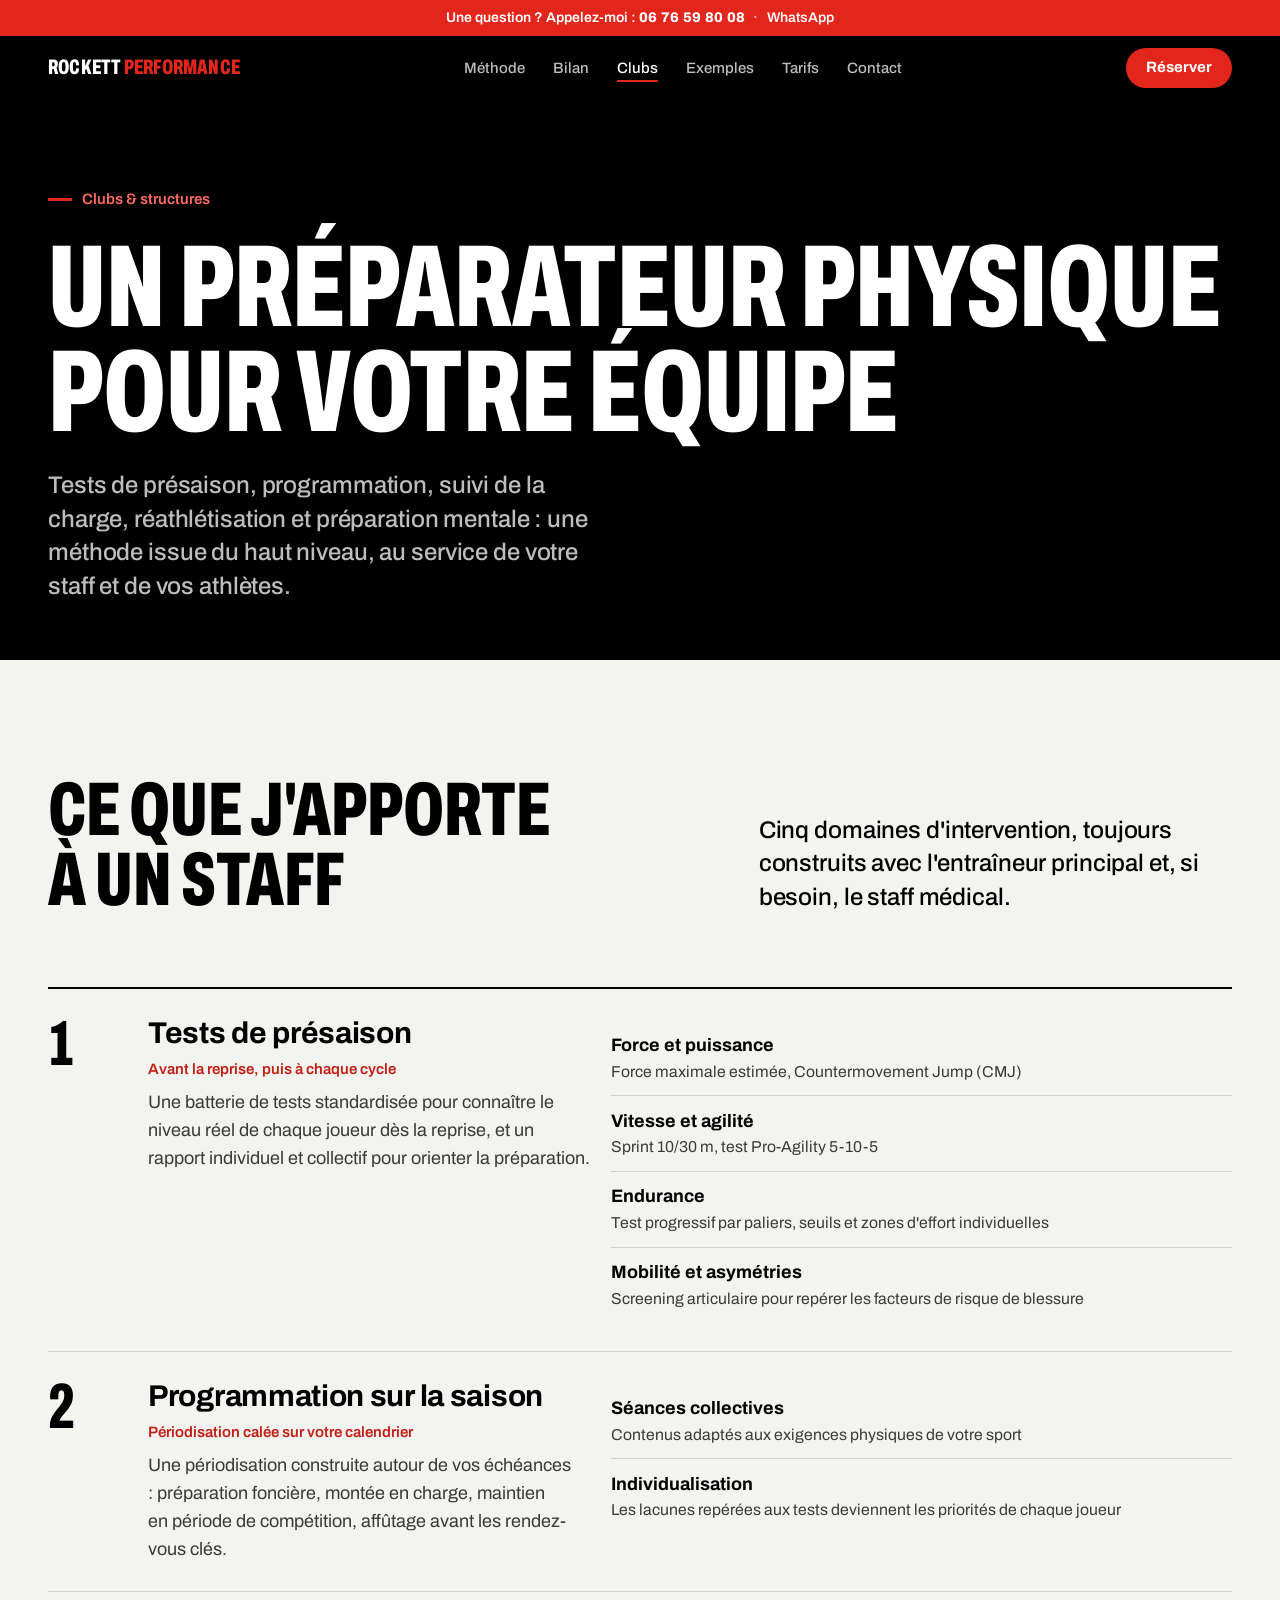
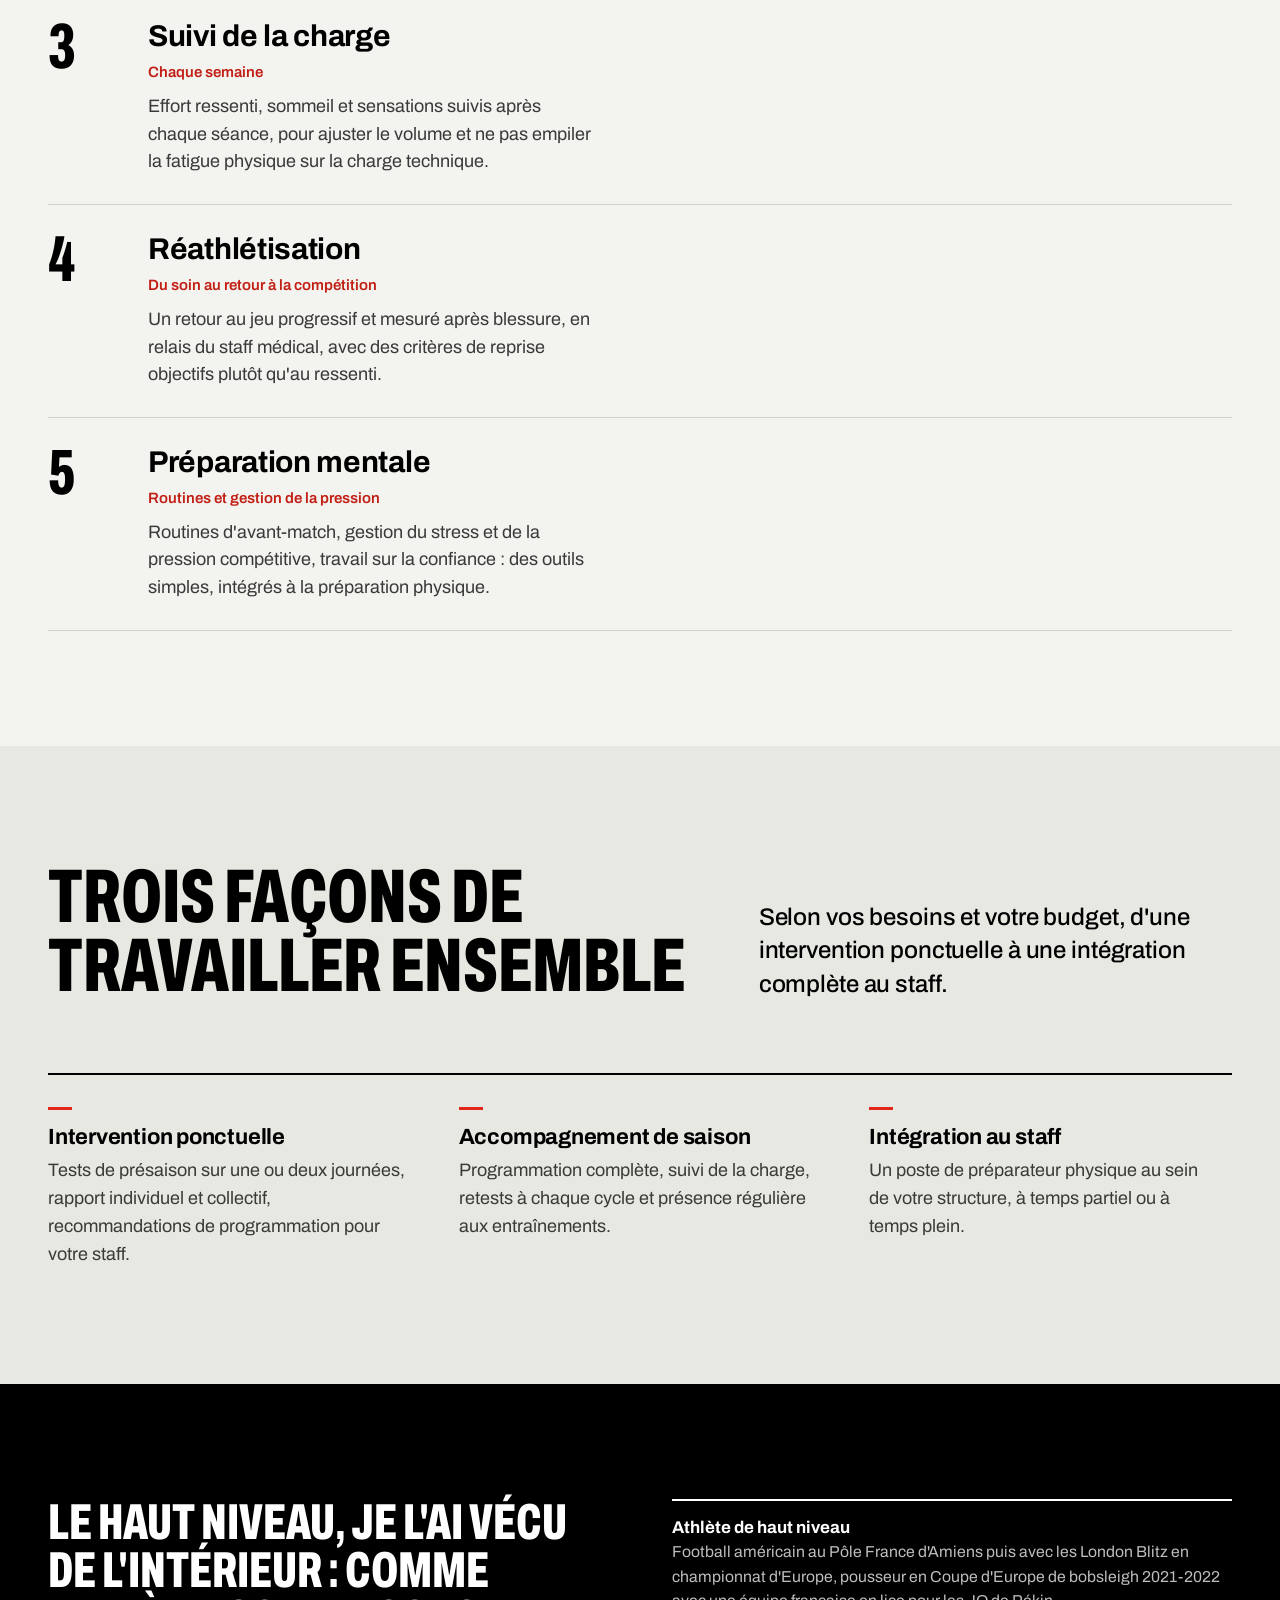
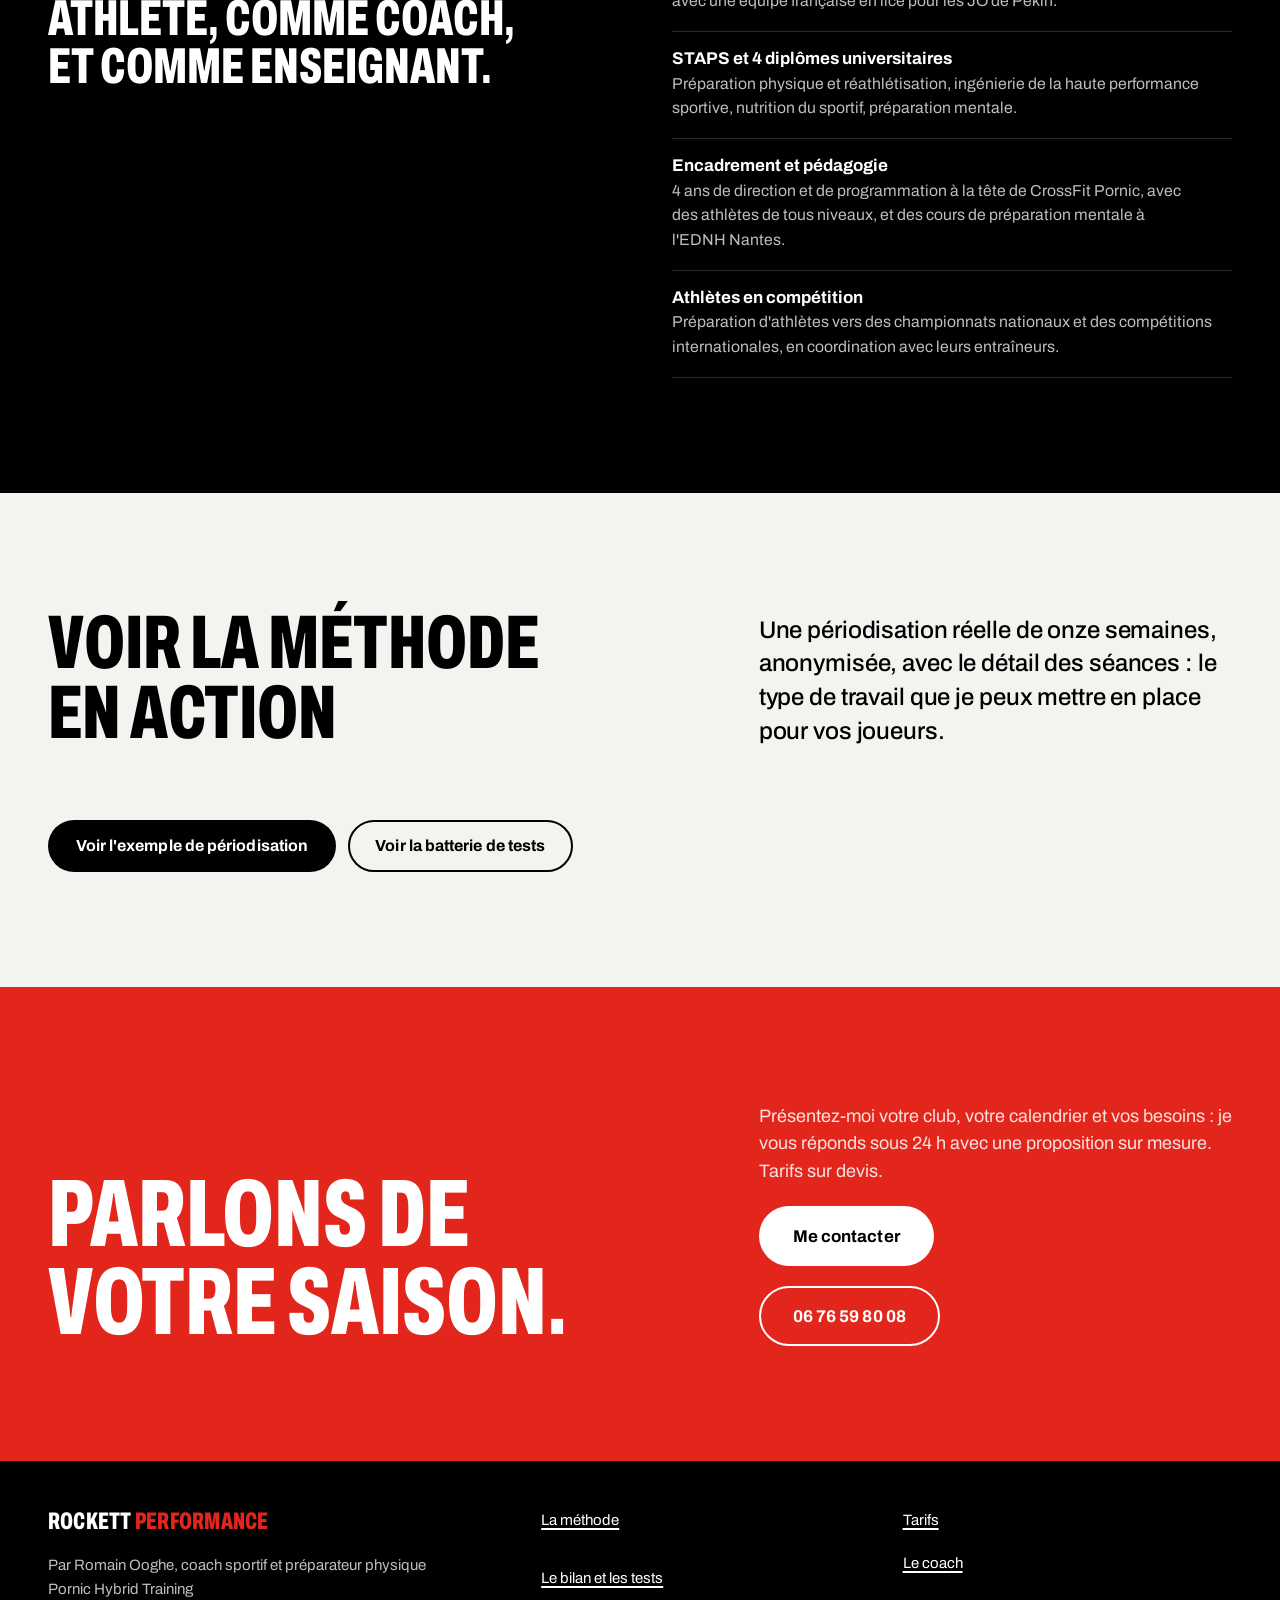
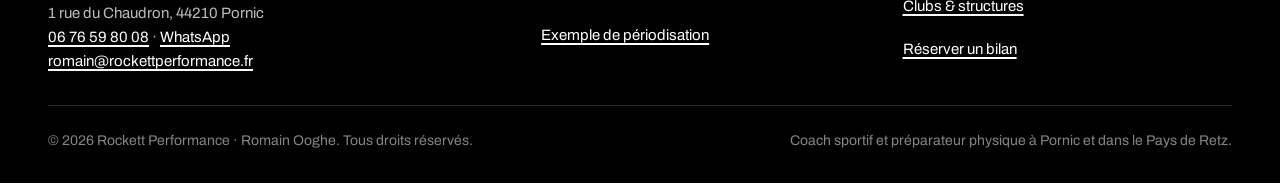
==== commit 3612530c: "Add files via upload" ====
--- a/clubs.html
+++ b/clubs.html
@@ -5,14 +5,14 @@
   <meta name="viewport" content="width=device-width, initial-scale=1.0" />
   <title>Préparateur physique pour clubs et équipes · Rockett Performance</title>
   <meta name="description" content="Tests de présaison, programmation, suivi de la charge, réathlétisation et préparation mentale : un préparateur physique issu du haut niveau pour votre club ou votre structure." />
-  <link rel="canonical" href="https://pornicperformancelab.com/clubs" />
-  <meta property="og:url" content="https://pornicperformancelab.com/clubs" />
+  <link rel="canonical" href="https://rockettperformance.fr/clubs" />
+  <meta property="og:url" content="https://rockettperformance.fr/clubs" />
   <meta property="og:type" content="website" />
   <meta property="og:locale" content="fr_FR" />
   <meta property="og:site_name" content="Rockett Performance" />
   <meta property="og:title" content="Préparateur physique pour clubs et équipes · Rockett Performance" />
   <meta property="og:description" content="Tests de présaison, programmation, suivi de la charge, réathlétisation et préparation mentale : un préparateur physique issu du haut niveau pour votre club ou votre structure." />
-  <meta property="og:image" content="https://pornicperformancelab.com/images/romain-mobilite.jpg" />
+  <meta property="og:image" content="https://rockettperformance.fr/images/romain-mobilite.jpg" />
   <meta name="theme-color" content="#000000" />
   <link rel="icon" href="images/favicon.svg" type="image/svg+xml" />
   <link rel="preconnect" href="https://fonts.googleapis.com" />
@@ -189,7 +189,7 @@
         <h2 class="section-title">Parlons de votre saison.</h2>
         <div class="cta__side">
           <p>Présentez-moi votre club, votre calendrier et vos besoins : je vous réponds sous 24 h avec une proposition sur mesure. Tarifs sur devis.</p>
-          <a href="mailto:pornicperformancelab@gmail.com?subject=Club%20ou%20structure%20%E2%80%94%20pr%C3%A9paration%20physique" class="btn btn--white btn--lg">Me contacter</a>
+          <a href="mailto:romain@rockettperformance.fr?subject=Club%20ou%20structure%20%E2%80%94%20pr%C3%A9paration%20physique" class="btn btn--white btn--lg">Me contacter</a>
           <a href="tel:+33676598008" class="btn btn--ghost btn--lg">06 76 59 80 08</a>
         </div>
       </div>
@@ -201,7 +201,7 @@
     <div class="wrap">
       <div>
         <a href="index.html" class="footer__logo">Rockett <b>Performance</b></a>
-        <address class="mt-1">Par Romain Ooghe, coach sportif et préparateur physique<br>Pornic Hybrid Training<br>1 rue du Chaudron, 44210 Pornic<br><a href="tel:+33676598008">06&nbsp;76&nbsp;59&nbsp;80&nbsp;08</a> · <a href="https://wa.me/33676598008" target="_blank" rel="noopener">WhatsApp</a><br><a href="mailto:pornicperformancelab@gmail.com">pornicperformancelab@gmail.com</a></address>
+        <address class="mt-1">Par Romain Ooghe, coach sportif et préparateur physique<br>Pornic Hybrid Training<br>1 rue du Chaudron, 44210 Pornic<br><a href="tel:+33676598008">06&nbsp;76&nbsp;59&nbsp;80&nbsp;08</a> · <a href="https://wa.me/33676598008" target="_blank" rel="noopener">WhatsApp</a><br><a href="mailto:romain@rockettperformance.fr">romain@rockettperformance.fr</a></address>
       </div>
       <ul>
         <li><a href="methode.html">La méthode</a></li>
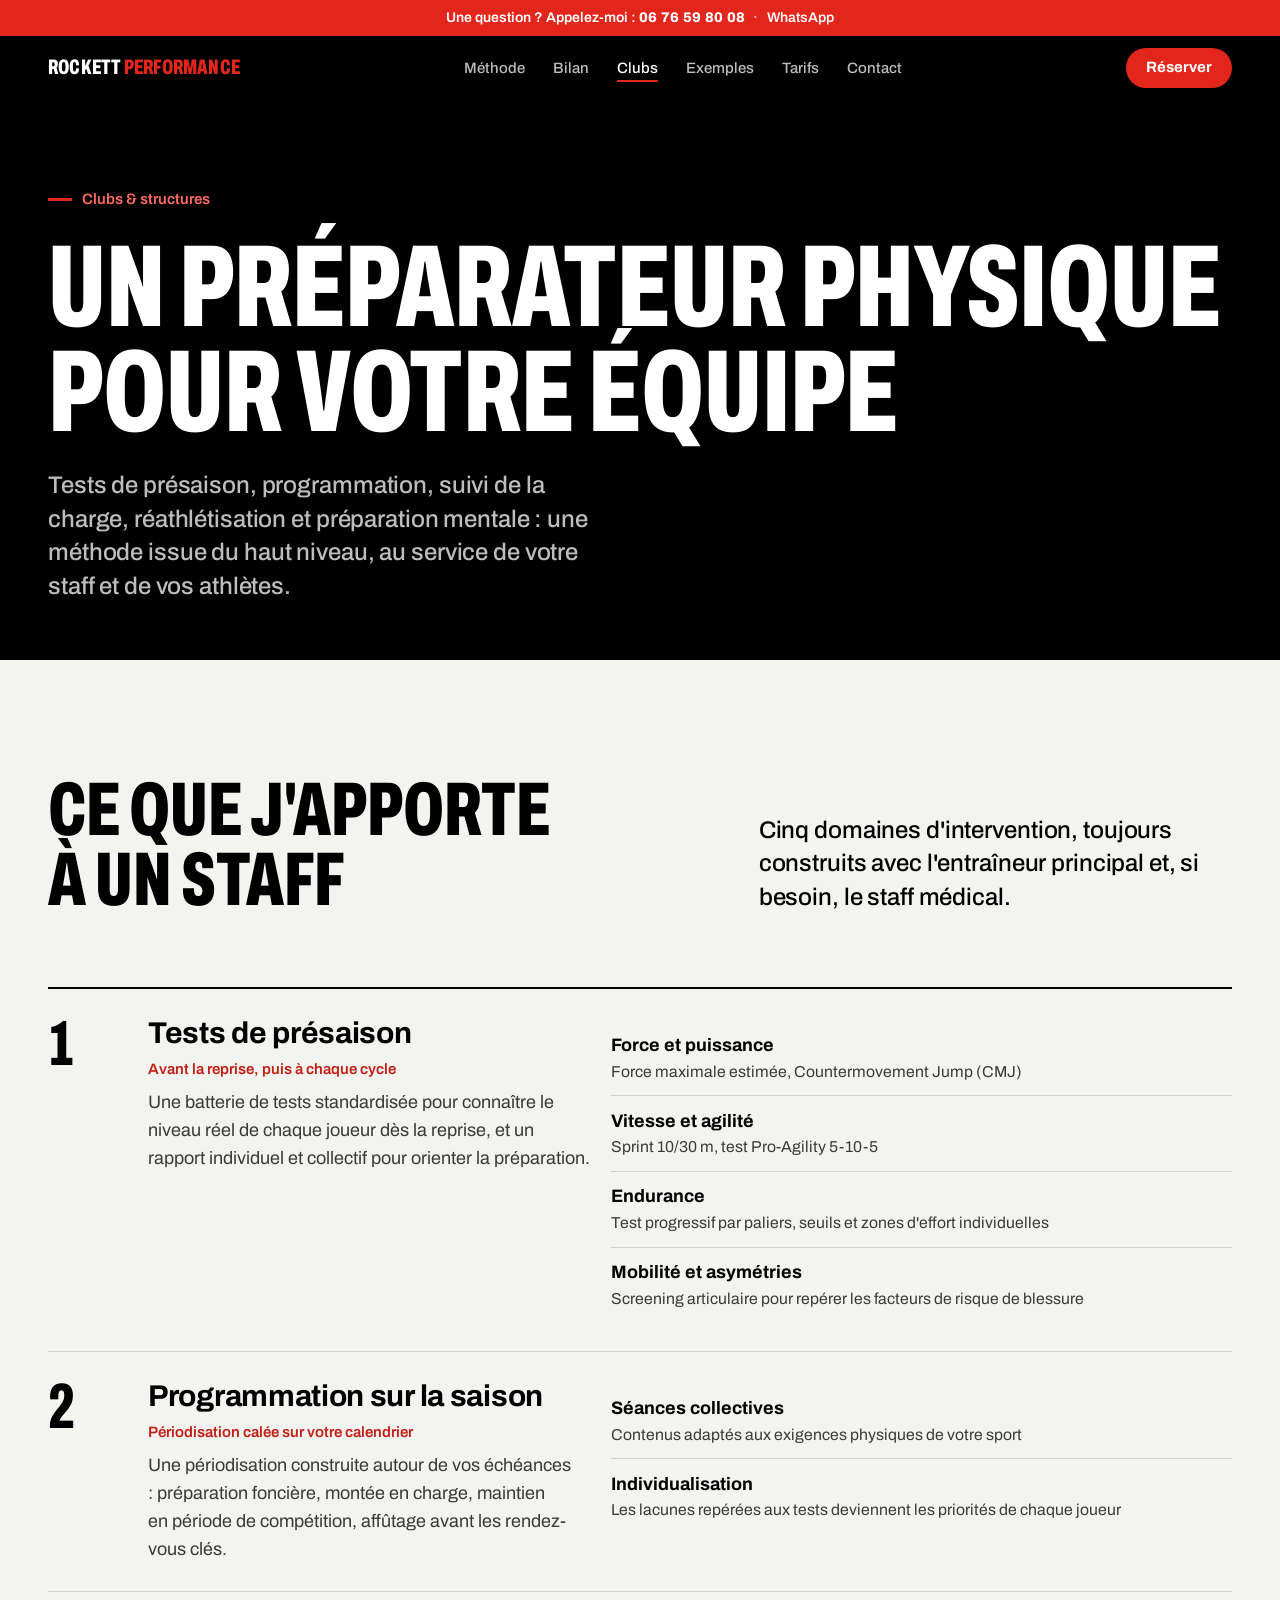
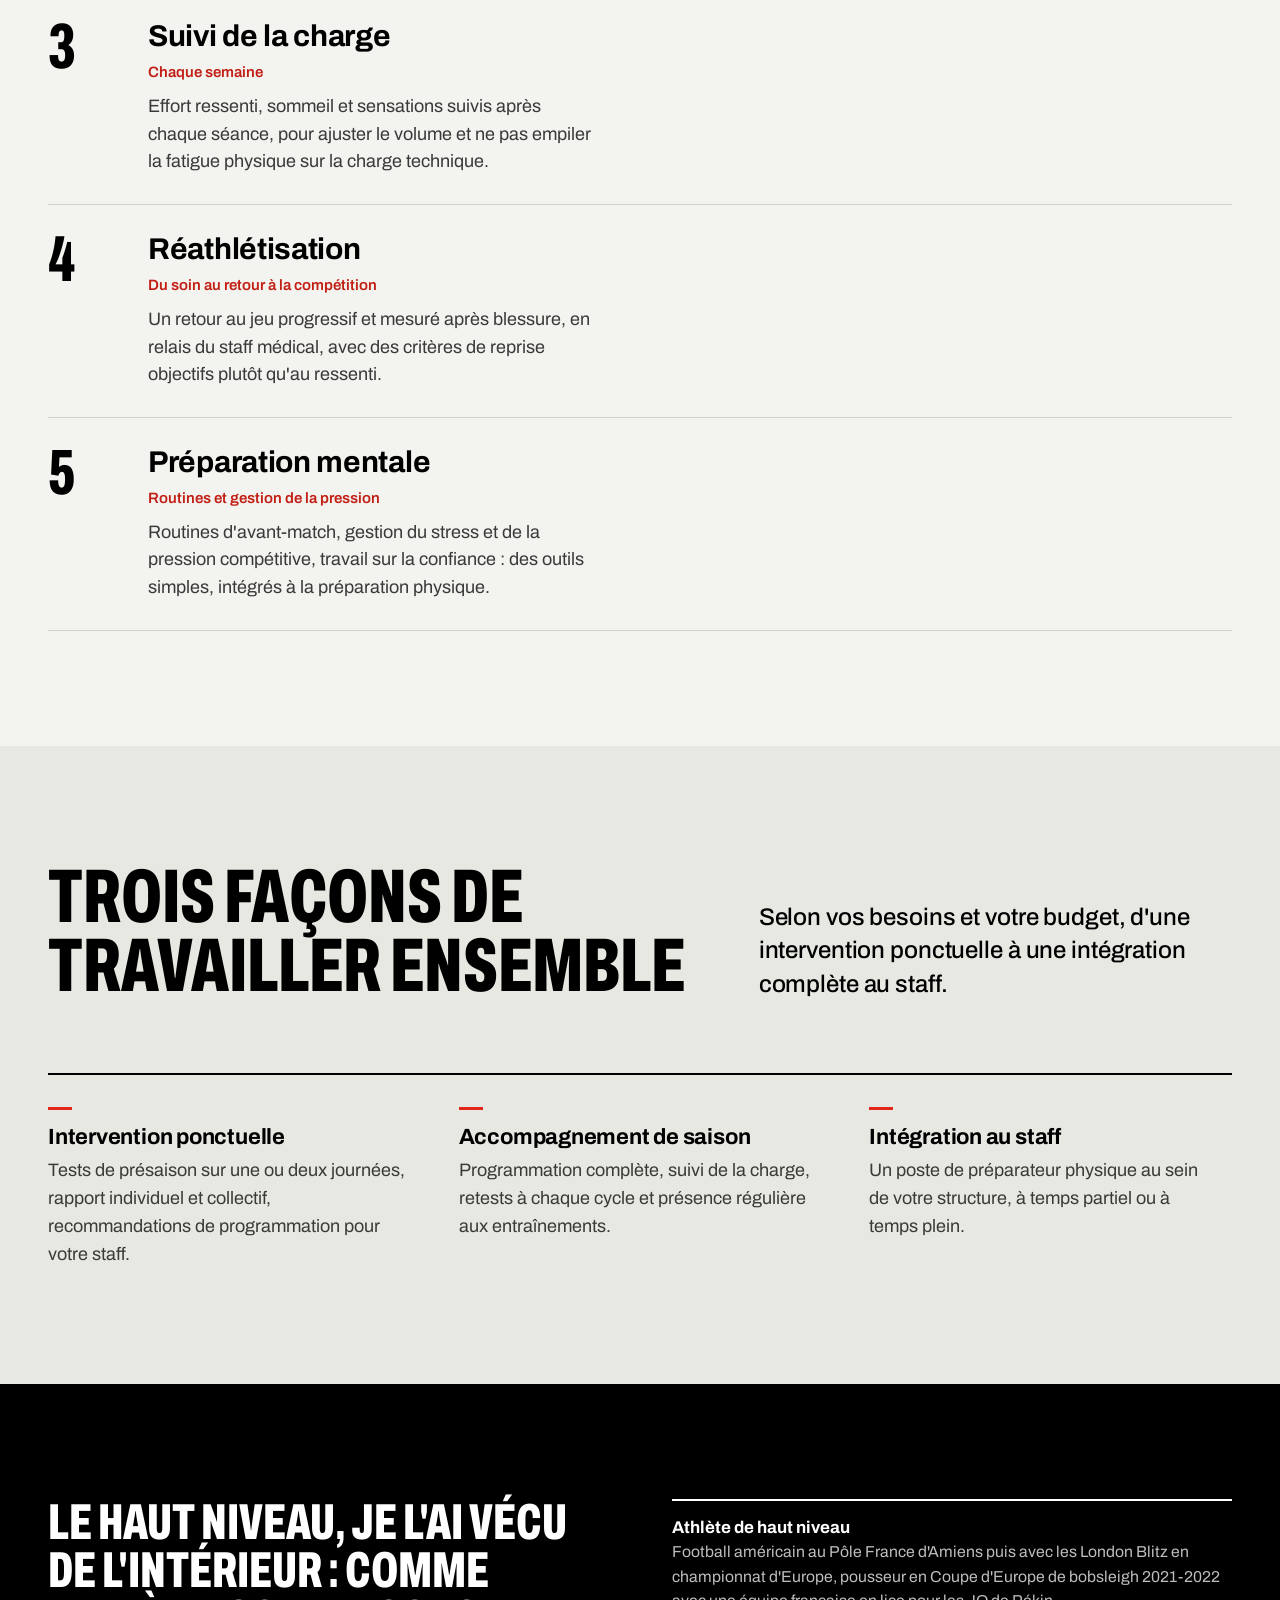
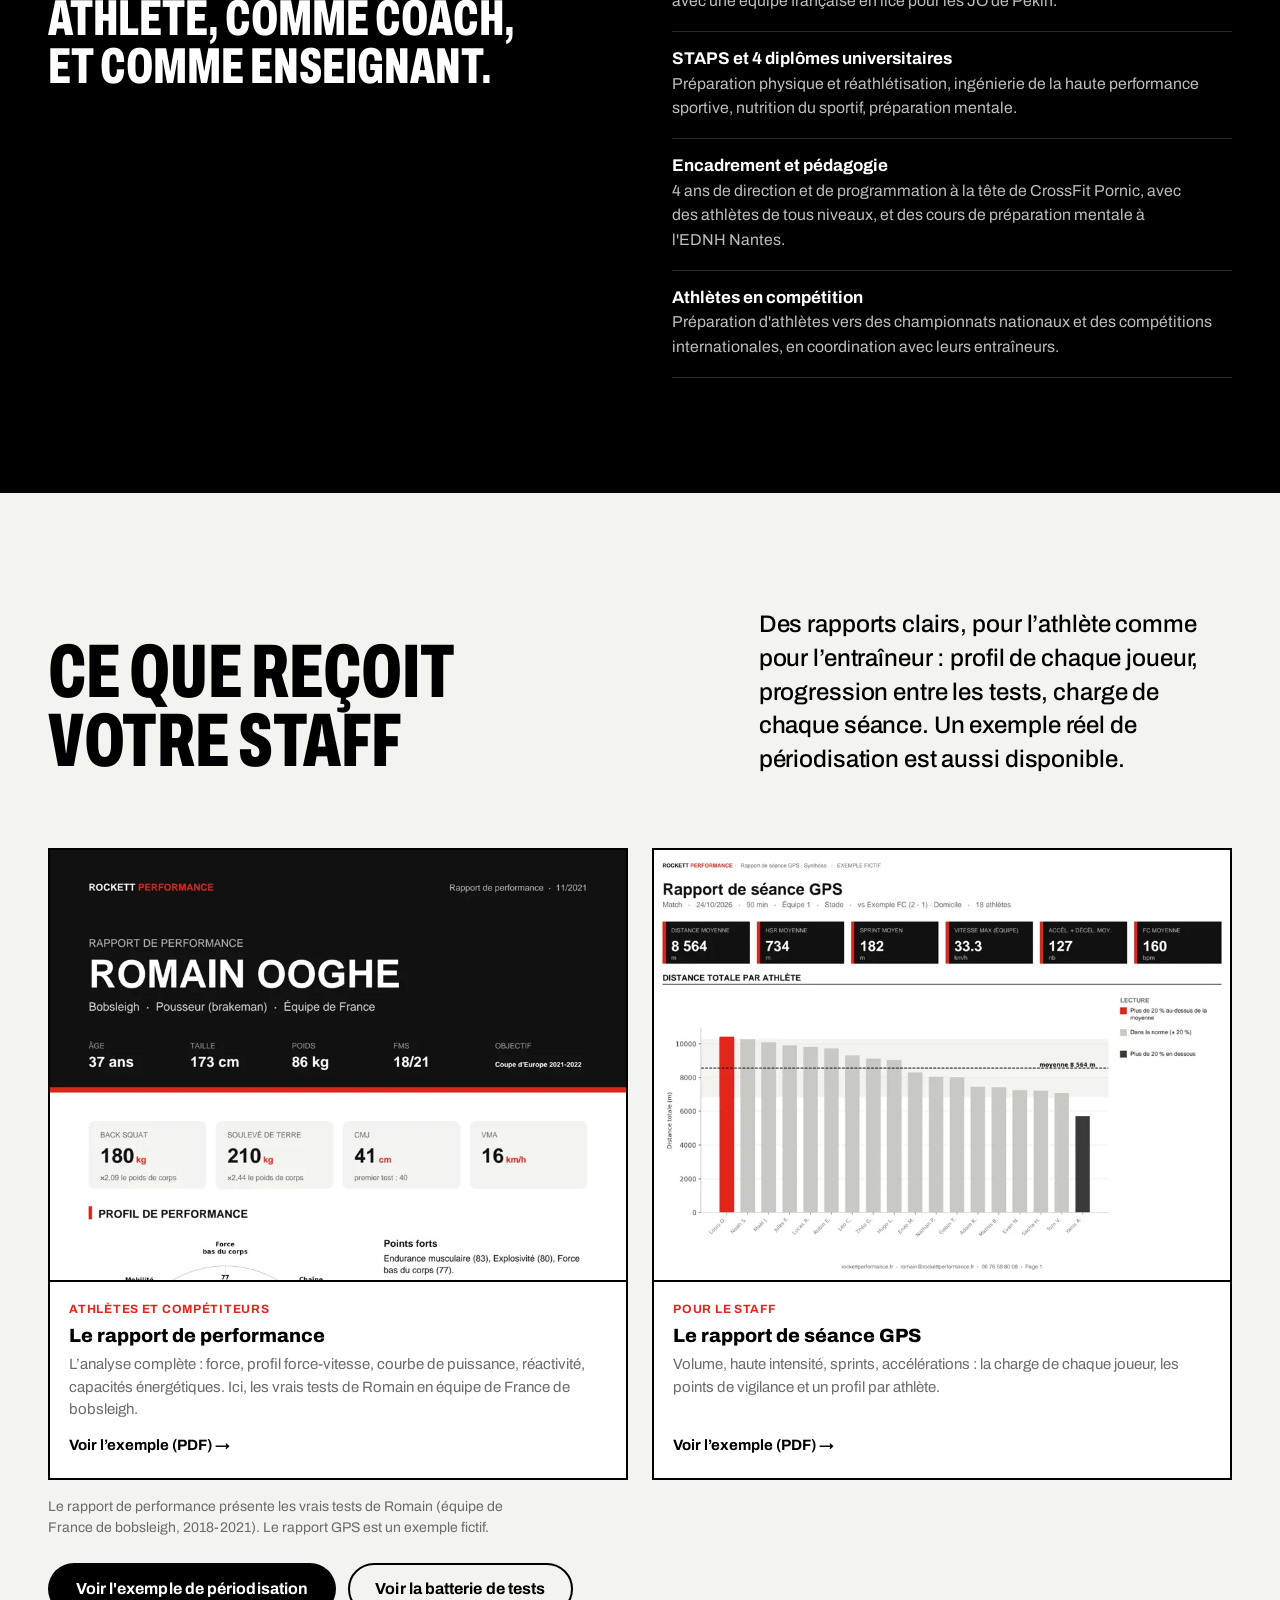
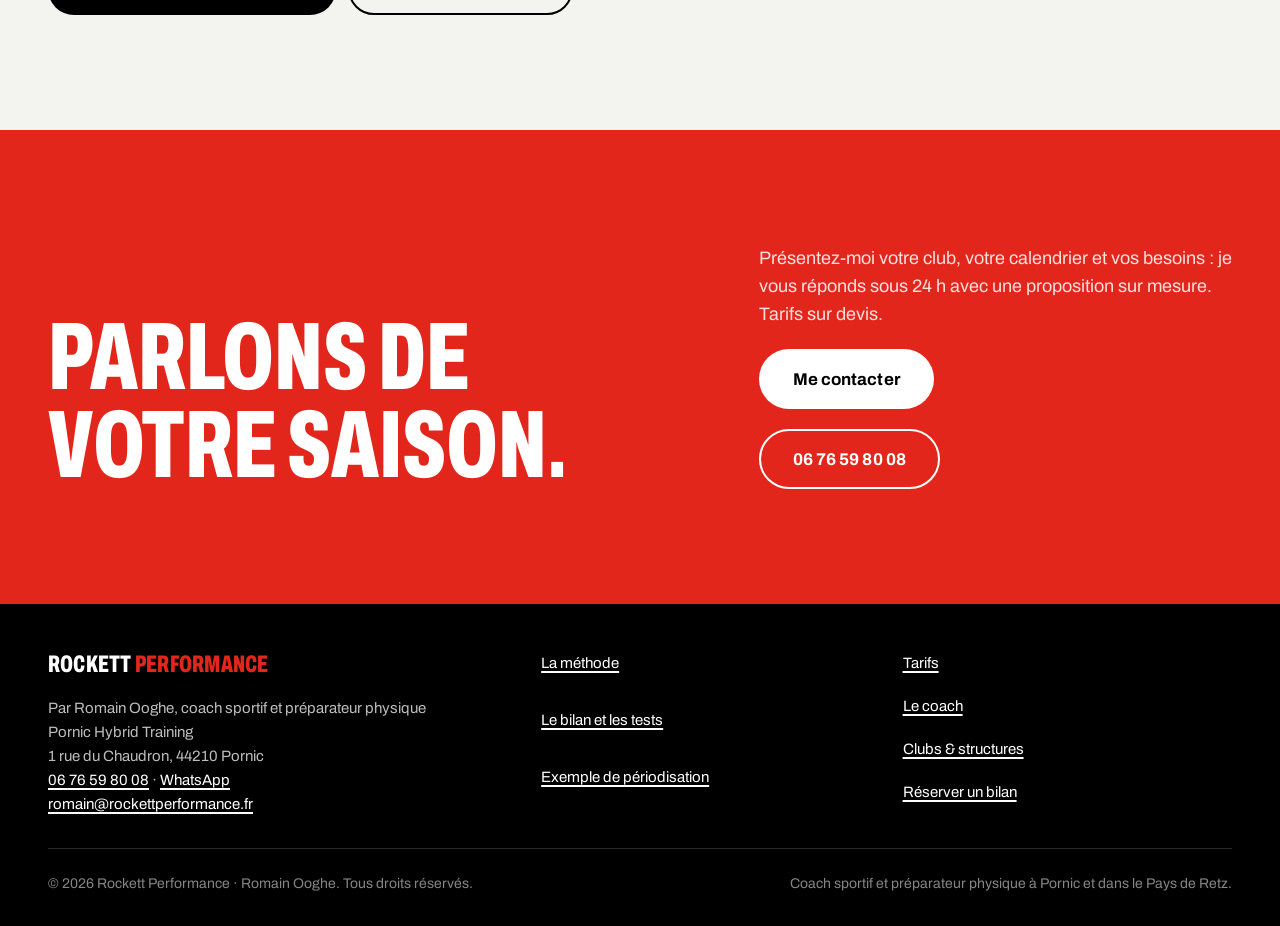
==== commit 44884c65: "Add files via upload" ====
--- a/clubs.html
+++ b/clubs.html
@@ -173,10 +173,31 @@
     <section class="section" id="exemple">
       <div class="wrap">
         <div class="section-head">
-          <h2 class="section-title">Voir la méthode en action</h2>
-          <p class="lead">Une périodisation réelle de onze semaines, anonymisée, avec le détail des séances : le type de travail que je peux mettre en place pour vos joueurs.</p>
-        </div>
-        <div class="btn-row">
+          <h2 class="section-title">Ce que reçoit votre staff</h2>
+          <p class="lead">Des rapports clairs, pour l’athlète comme pour l’entraîneur : profil de chaque joueur, progression entre les tests, charge de chaque séance. Un exemple réel de périodisation est aussi disponible.</p>
+        </div>
+        <div class="docs">
+          <a class="doc" href="docs/Rapport_performance_Romain_Ooghe.pdf" target="_blank" rel="noopener">
+            <span class="doc__img"><img src="images/apercu-rapport-performance.webp" alt="Aperçu du rapport de performance de Romain Ooghe" width="900" height="1273" loading="lazy"></span>
+            <span class="doc__body">
+              <span class="doc__tag">Athlètes et compétiteurs</span>
+              <span class="doc__title">Le rapport de performance</span>
+              <span class="doc__text">L’analyse complète : force, profil force-vitesse, courbe de puissance, réactivité, capacités énergétiques. Ici, les vrais tests de Romain en équipe de France de bobsleigh.</span>
+              <span class="doc__cta">Voir l’exemple (PDF) →</span>
+            </span>
+          </a>
+          <a class="doc" href="docs/Exemple_rapport_seance_GPS.pdf" target="_blank" rel="noopener">
+            <span class="doc__img"><img src="images/apercu-rapport-gps.webp" alt="Aperçu du rapport de séance GPS" width="900" height="637" loading="lazy"></span>
+            <span class="doc__body">
+              <span class="doc__tag">Pour le staff</span>
+              <span class="doc__title">Le rapport de séance GPS</span>
+              <span class="doc__text">Volume, haute intensité, sprints, accélérations : la charge de chaque joueur, les points de vigilance et un profil par athlète.</span>
+              <span class="doc__cta">Voir l’exemple (PDF) →</span>
+            </span>
+          </a>
+        </div>
+        <p class="docs__note">Le rapport de performance présente les vrais tests de Romain (équipe de France de bobsleigh, 2018-2021). Le rapport GPS est un exemple fictif.</p>
+        <div class="btn-row" style="margin-top:1.5rem">
           <a href="exemples.html" class="btn btn--black">Voir l'exemple de périodisation</a>
           <a href="tests.html" class="btn btn--ghost">Voir la batterie de tests</a>
         </div>
--- a/assets/style.css
+++ b/assets/style.css
@@ -802,3 +802,24 @@
   .topbar__wa { opacity: 0.95; }
   @media (max-width: 420px) { .topbar__q { display: none; } }
 }
+
+/* --------------------------------------------------------------------------
+   Documents d'exemple
+   -------------------------------------------------------------------------- */
+@layer components {
+  .docs { display: grid; gap: 1.5rem; grid-template-columns: repeat(auto-fit, minmax(15rem, 1fr)); margin-top: 2rem; }
+  .doc { display: flex; flex-direction: column; background: #fff; border: 2px solid var(--ink); color: var(--ink); text-decoration: none; transition: transform 0.2s ease, box-shadow 0.2s ease; }
+  .doc:hover { transform: translateY(-4px); box-shadow: 0 14px 30px rgba(0, 0, 0, 0.12); }
+  .doc:focus-visible { outline: 3px solid var(--rouge); outline-offset: 3px; }
+  .doc__img { display: block; aspect-ratio: 4 / 3; overflow: hidden; border-bottom: 2px solid var(--ink); background: var(--paper-2); }
+  .doc__img img { width: 100%; height: 100%; object-fit: cover; object-position: top; display: block; }
+  .doc__body { display: flex; flex-direction: column; gap: 0.4rem; padding: 1.1rem 1.2rem 1.3rem; flex: 1; }
+  .doc__tag { font-size: 0.75rem; font-weight: 700; letter-spacing: 0.06em; text-transform: uppercase; color: var(--rouge); }
+  .doc__title { font-size: 1.2rem; font-weight: 800; line-height: 1.15; }
+  .doc__text { font-size: 0.9375rem; line-height: 1.5; color: var(--ink-3); flex: 1; }
+  .doc__cta { margin-top: 0.4rem; font-weight: 700; font-size: 0.9375rem; }
+  .docs--pages { max-width: 52rem; }
+  .docs--pages .doc__img { aspect-ratio: 210 / 297; }
+  .docs__note { margin-top: 1rem; font-size: 0.875rem; color: var(--ink-3); }
+  @media (prefers-reduced-motion: reduce) { .doc { transition: none; } .doc:hover { transform: none; } }
+}
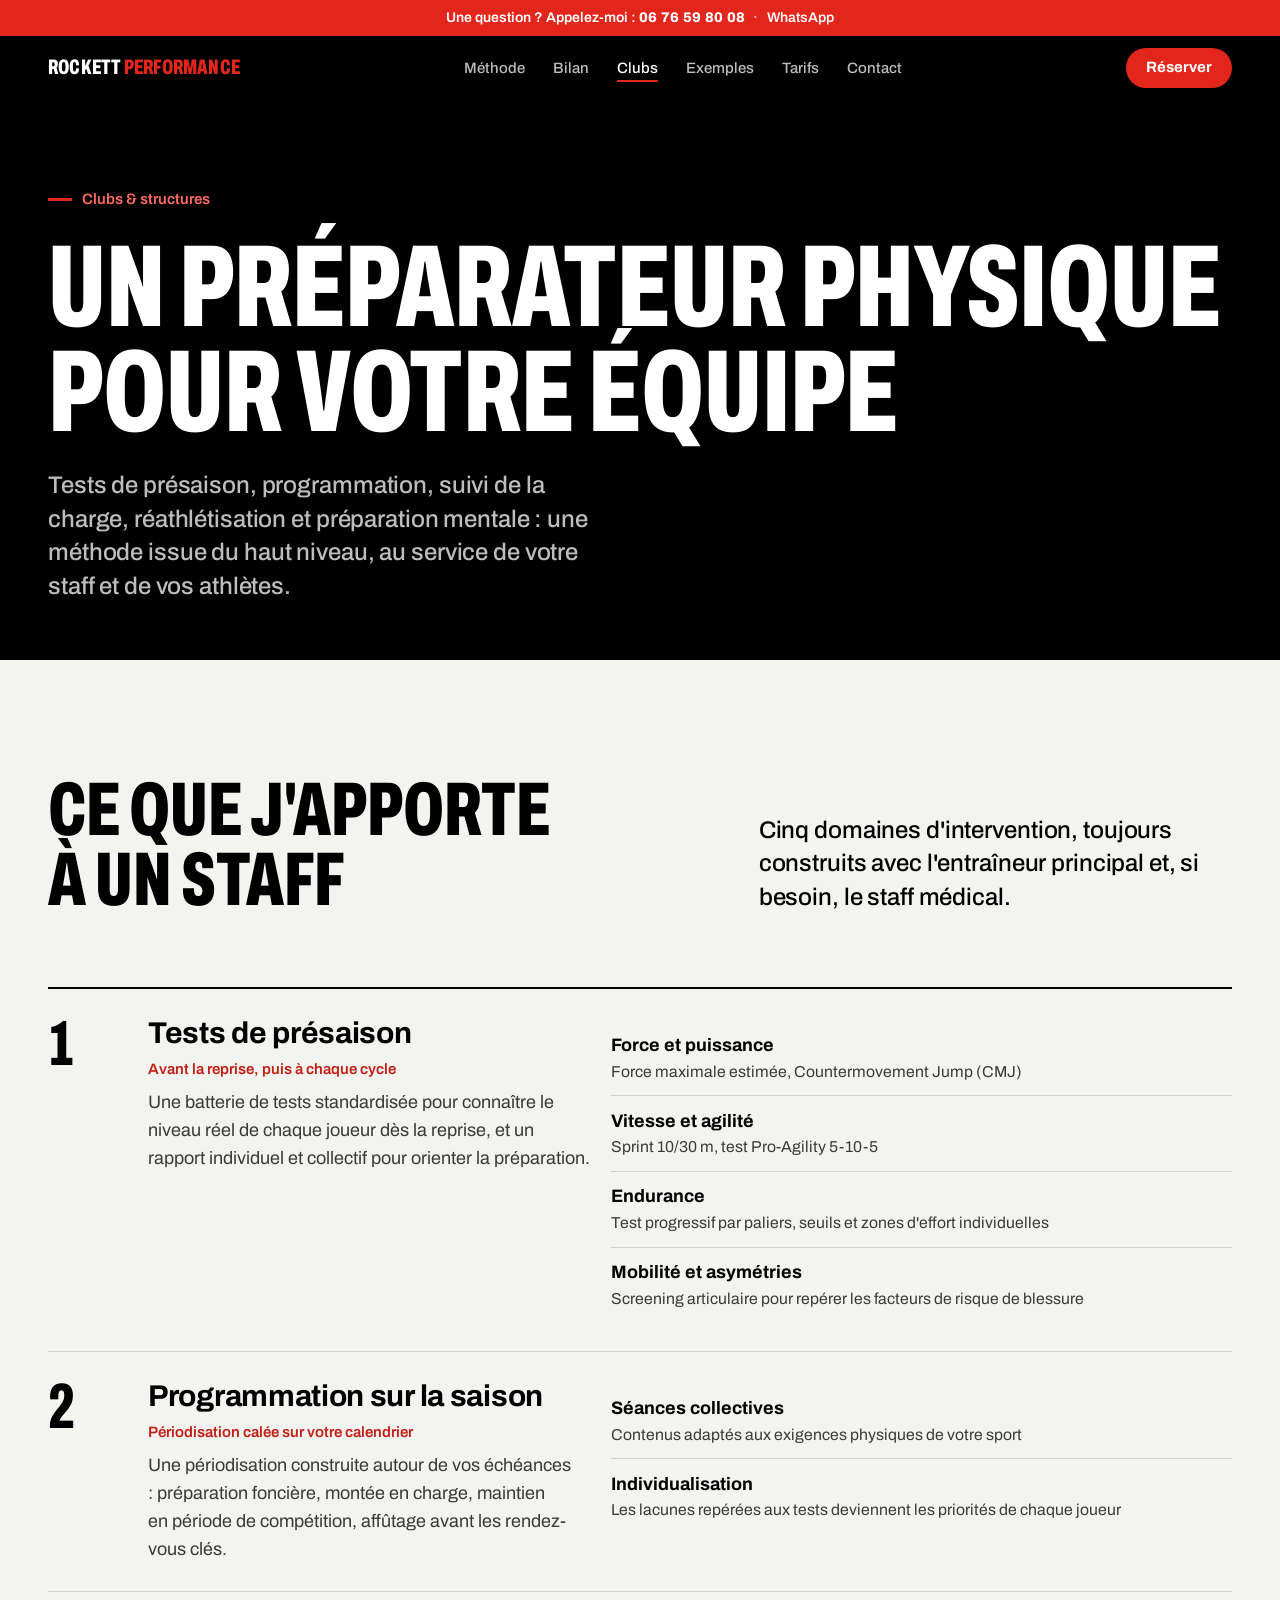
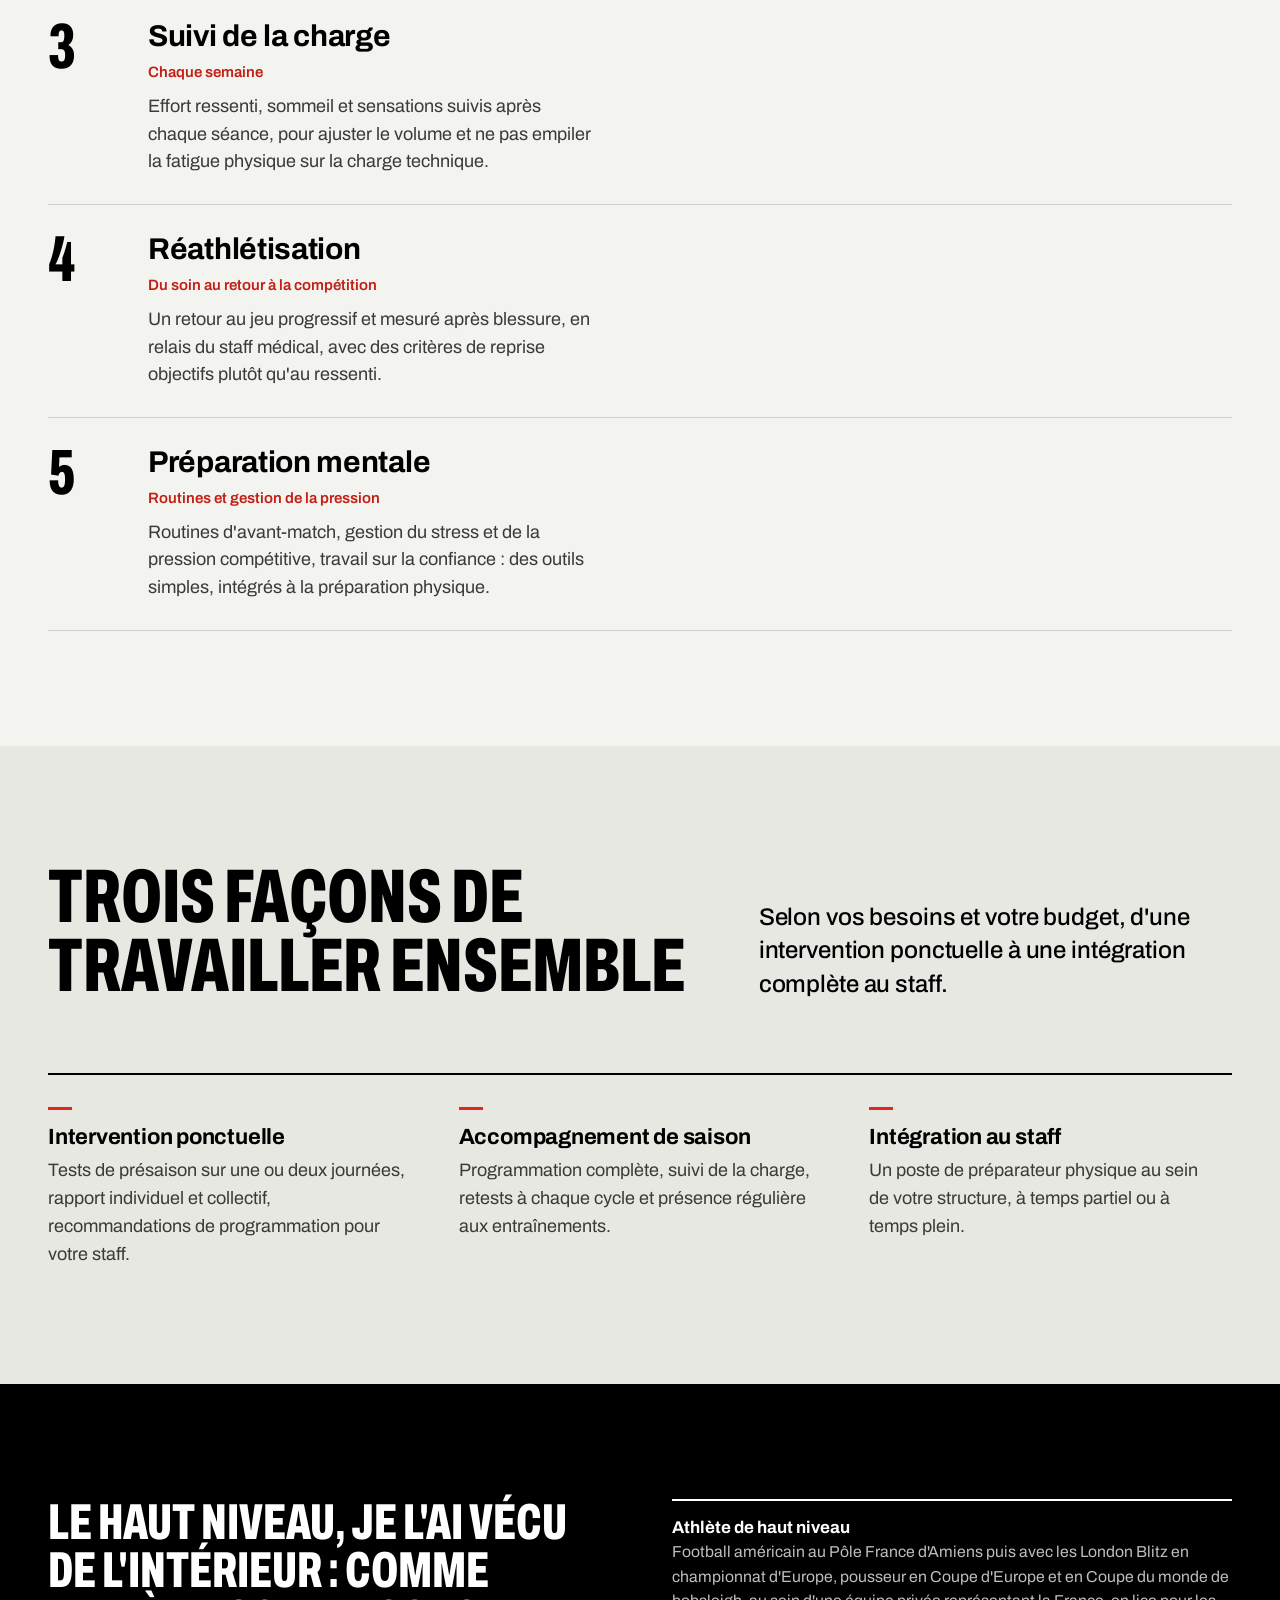
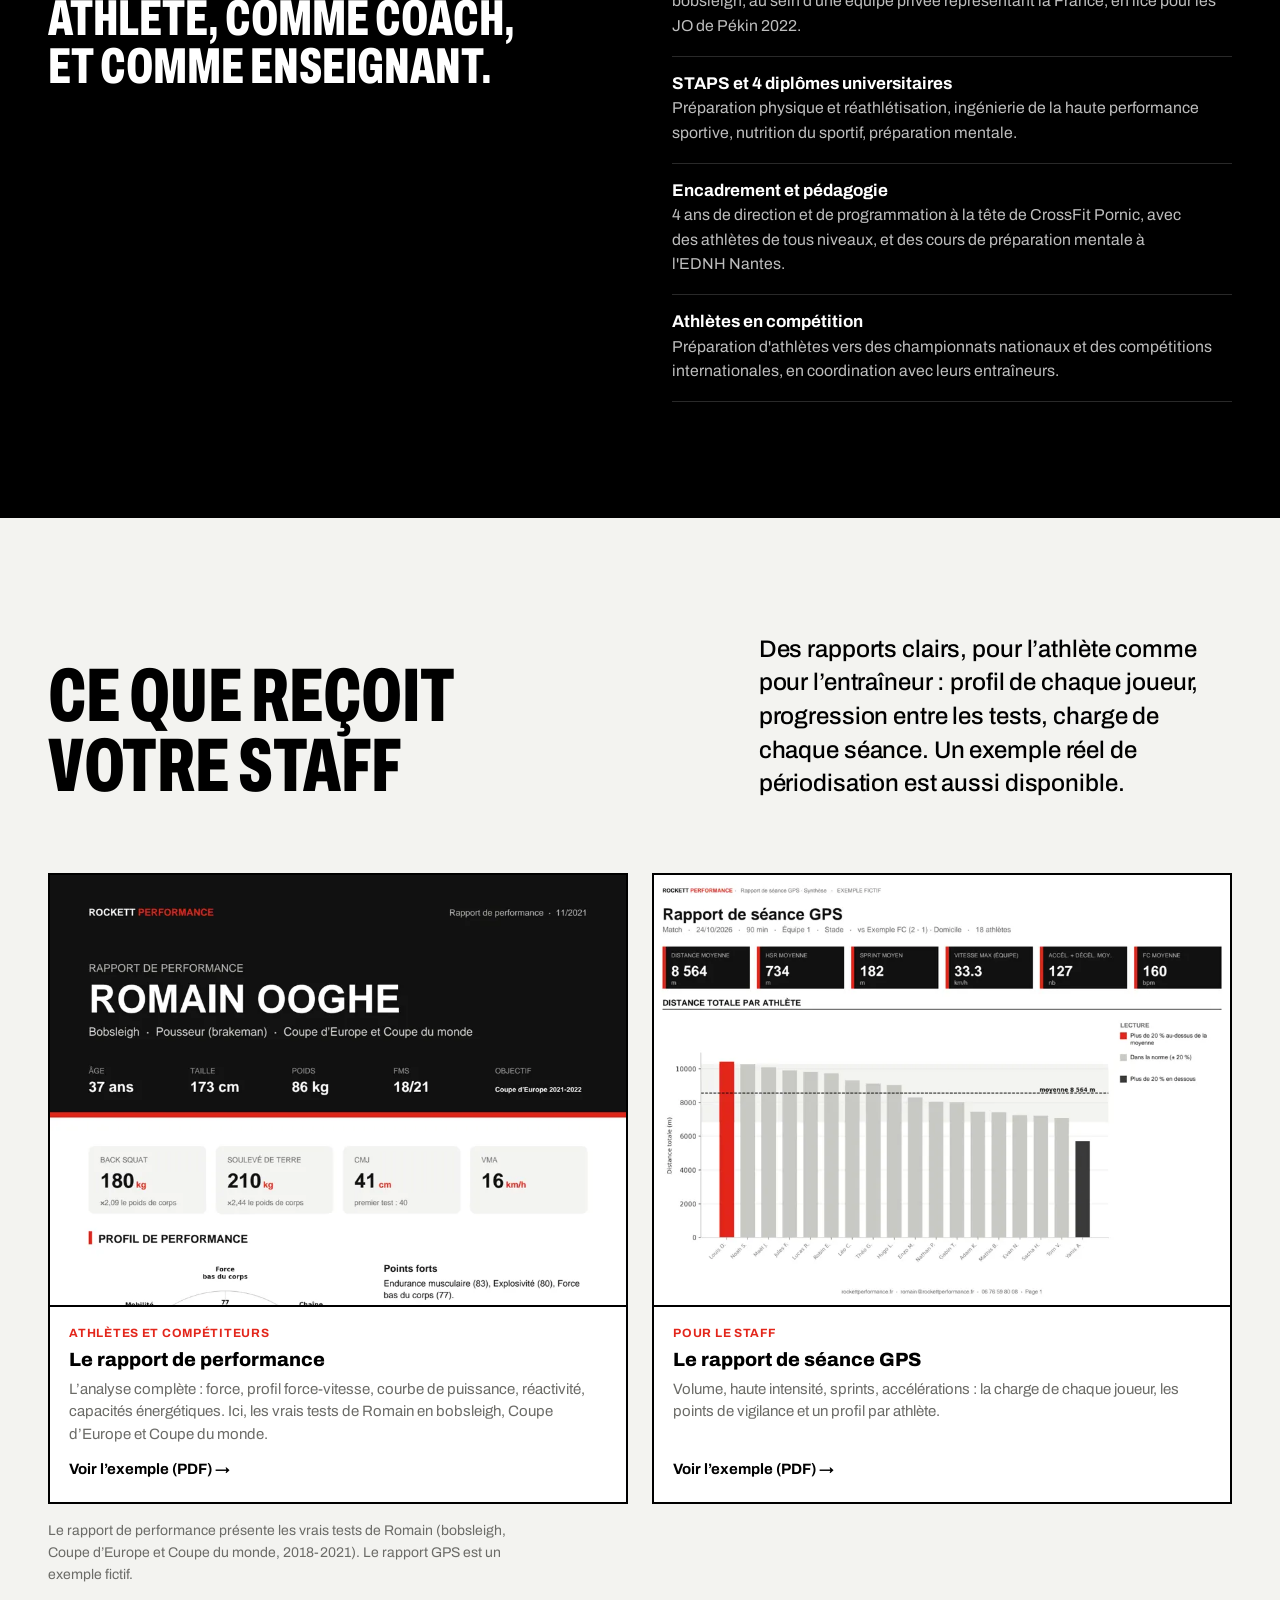
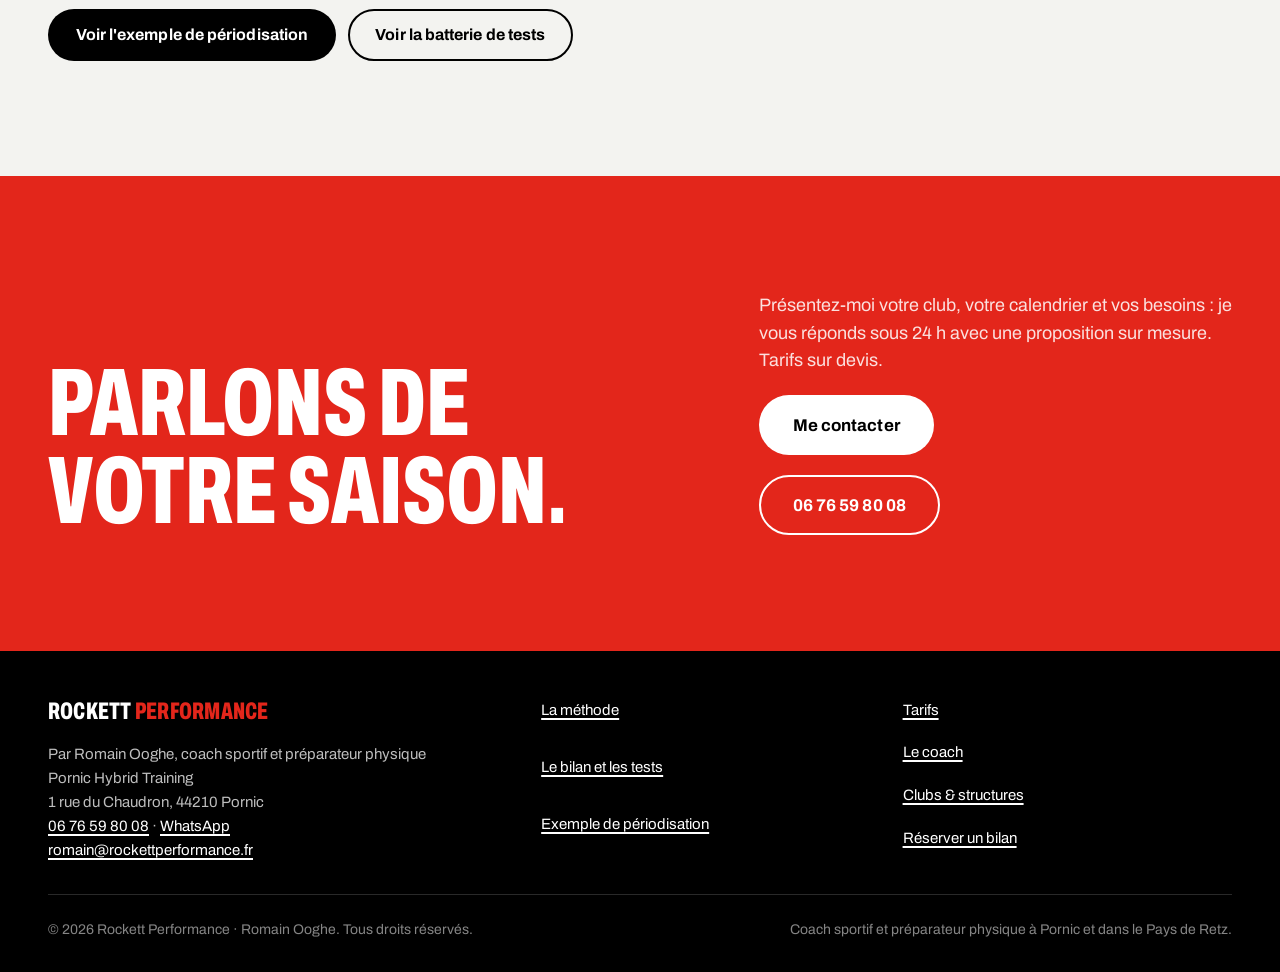
==== commit d89d3096: "Add files via upload" ====
--- a/clubs.html
+++ b/clubs.html
@@ -151,7 +151,7 @@
         <ul class="board">
           <li>
             <h4>Athlète de haut niveau</h4>
-            <p>Football américain au Pôle France d'Amiens puis avec les London Blitz en championnat d'Europe, pousseur en Coupe d'Europe de bobsleigh 2021-2022 avec une équipe française en lice pour les JO de Pékin.</p>
+            <p>Football américain au Pôle France d'Amiens puis avec les London Blitz en championnat d'Europe, pousseur en Coupe d'Europe et en Coupe du monde de bobsleigh, au sein d'une équipe privée représentant la France, en lice pour les JO de Pékin 2022.</p>
           </li>
           <li>
             <h4>STAPS et 4 diplômes universitaires</h4>
@@ -182,7 +182,7 @@
             <span class="doc__body">
               <span class="doc__tag">Athlètes et compétiteurs</span>
               <span class="doc__title">Le rapport de performance</span>
-              <span class="doc__text">L’analyse complète : force, profil force-vitesse, courbe de puissance, réactivité, capacités énergétiques. Ici, les vrais tests de Romain en équipe de France de bobsleigh.</span>
+              <span class="doc__text">L’analyse complète : force, profil force-vitesse, courbe de puissance, réactivité, capacités énergétiques. Ici, les vrais tests de Romain en bobsleigh, Coupe d’Europe et Coupe du monde.</span>
               <span class="doc__cta">Voir l’exemple (PDF) →</span>
             </span>
           </a>
@@ -196,7 +196,7 @@
             </span>
           </a>
         </div>
-        <p class="docs__note">Le rapport de performance présente les vrais tests de Romain (équipe de France de bobsleigh, 2018-2021). Le rapport GPS est un exemple fictif.</p>
+        <p class="docs__note">Le rapport de performance présente les vrais tests de Romain (bobsleigh, Coupe d’Europe et Coupe du monde, 2018-2021). Le rapport GPS est un exemple fictif.</p>
         <div class="btn-row" style="margin-top:1.5rem">
           <a href="exemples.html" class="btn btn--black">Voir l'exemple de périodisation</a>
           <a href="tests.html" class="btn btn--ghost">Voir la batterie de tests</a>
